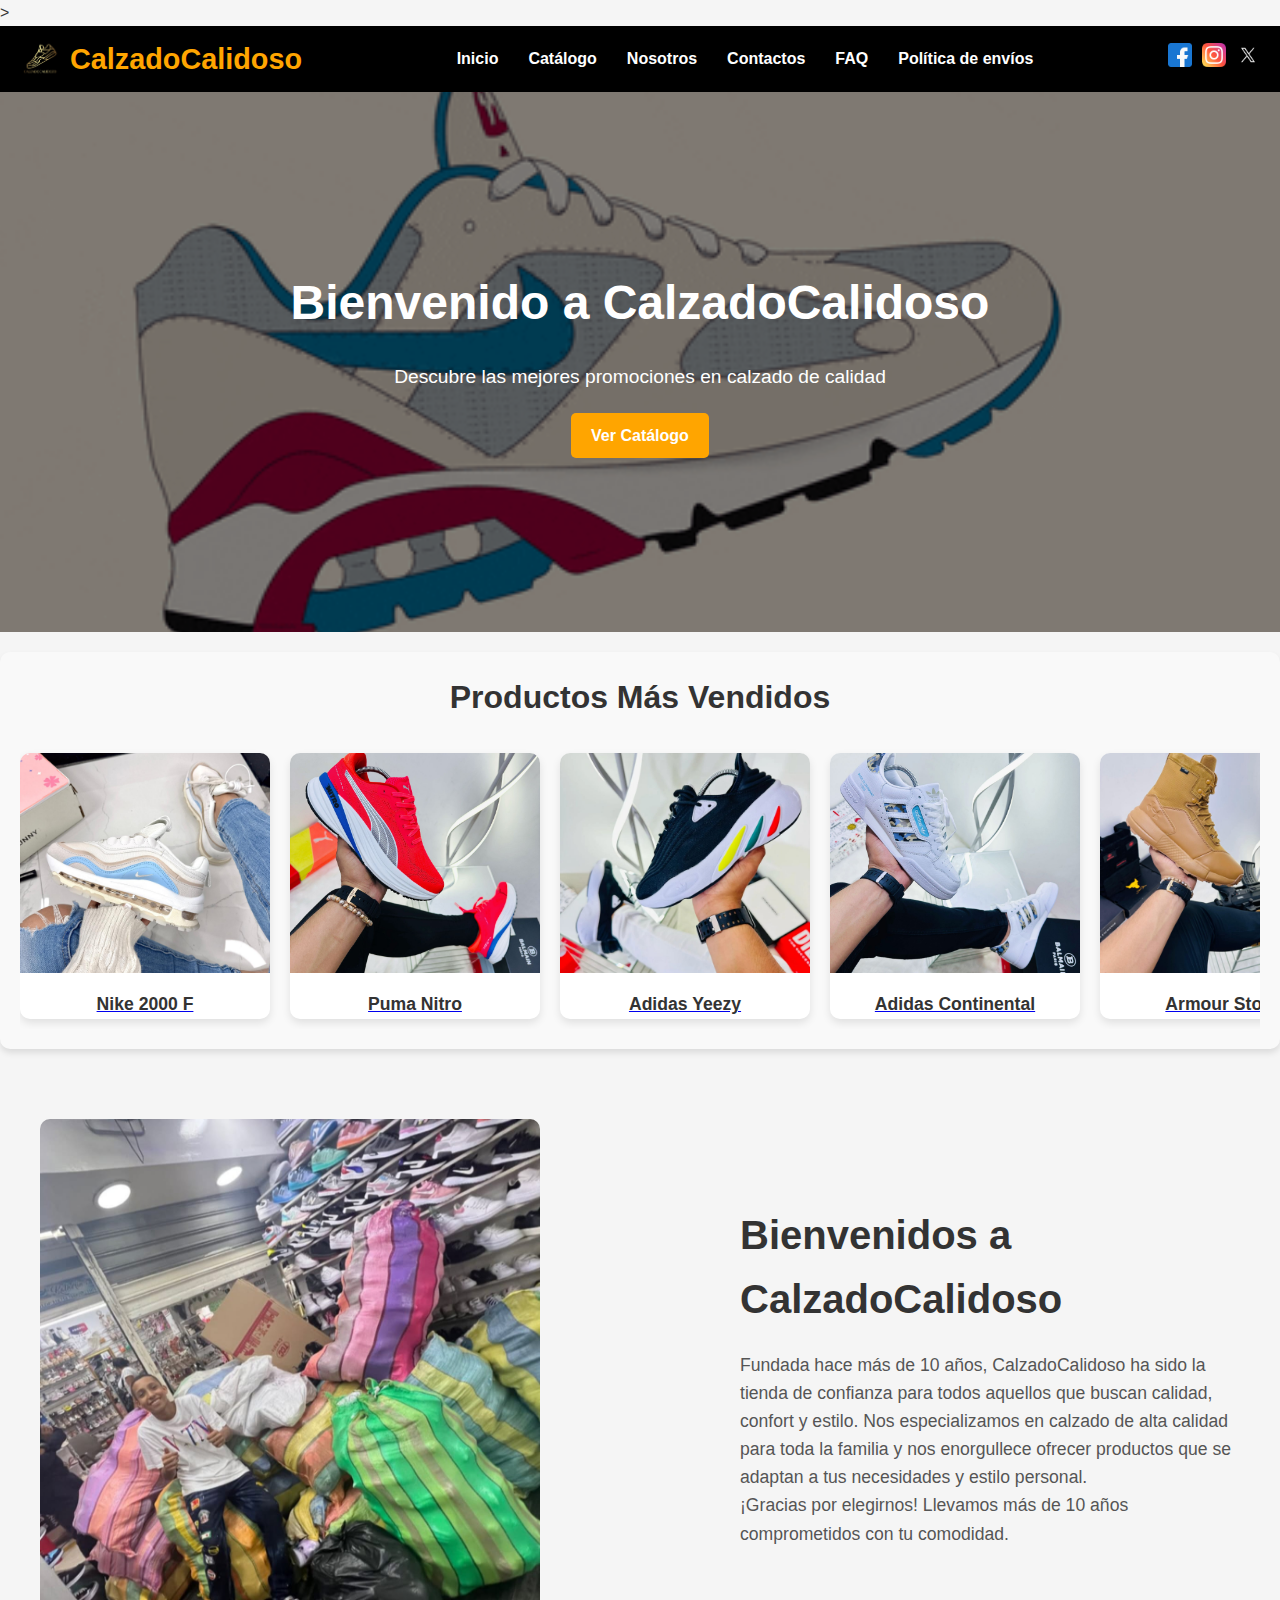
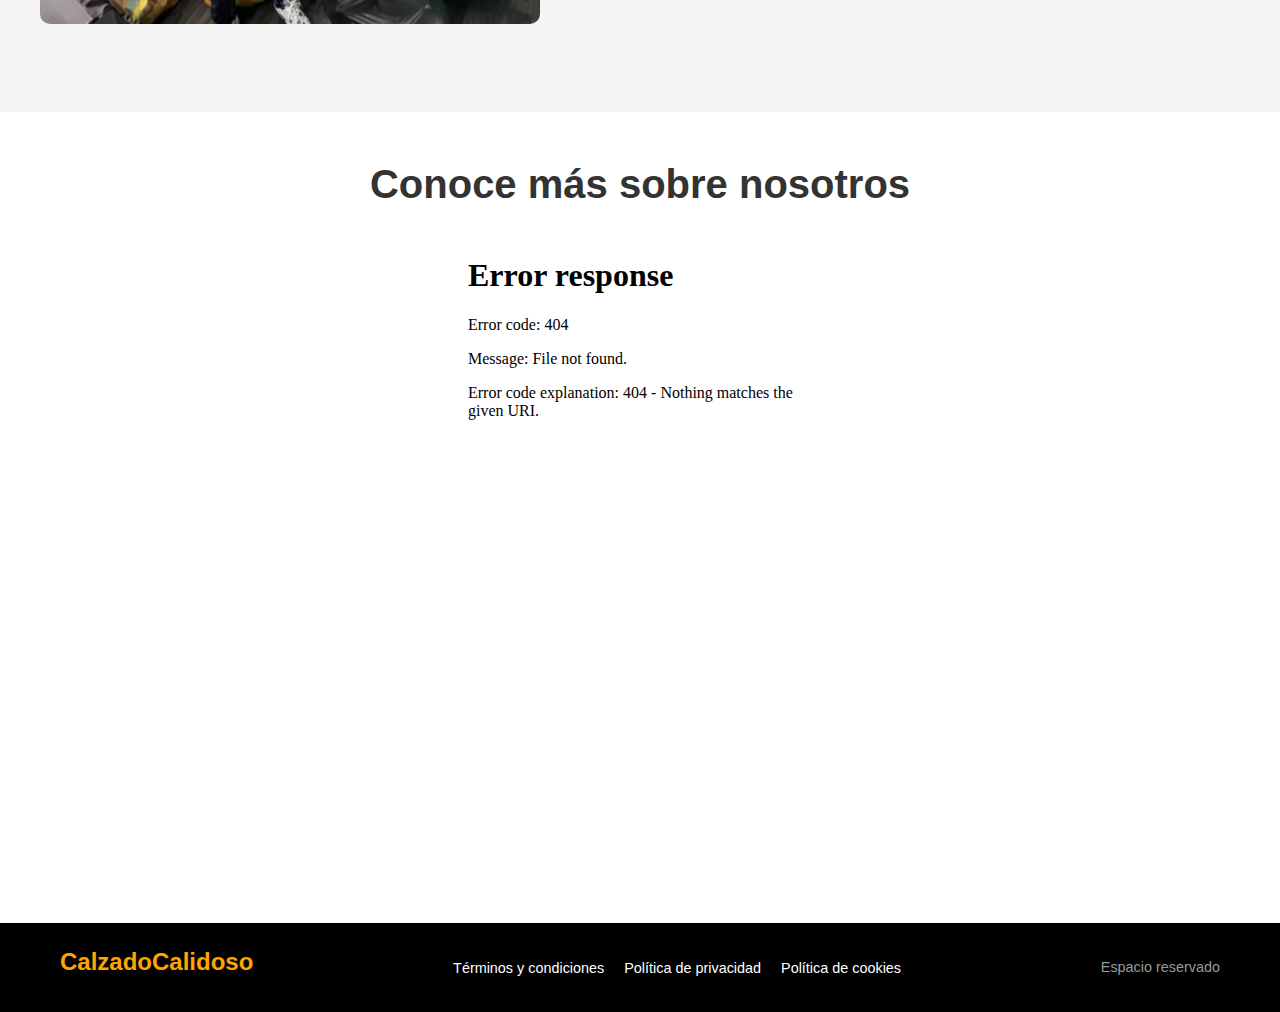
==== index.html @ 5143bab0 "Update index.html" ====
<!DOCTYPE html>
<html lang="es">
<head>
    <meta charset="UTF-8">
    <meta name="viewport" content="width=device-width, initial-scale=1.0">
    <meta name="description" content="Tienda online - Compra productos de calidad a los mejores precios">
    <title>Tienda Online</title>
    <link rel="stylesheet" href="./estilos_pagina_principal.css">
    <link rel="icon" href="data:,">
</head>
<body>

<!-- Navbar -->
><header class="navbar">
    <div class="navbar-logo">
        <img src="logo.png" alt="Logo de la Tienda">
        <span>CalzadoCalidoso</span>
    </div>

    <!-- Menú de navegación -->
    <ul class="navbar-menu" id="navbar-menu">
        <li><a href="index.html">Inicio</a></li>
        <li><a href="catalogo.html">Catálogo</a></li>
        <li><a href="#">Nosotros</a></li>
        <li><a href="contacto.html">Contactos</a></li>
        <li><a href="#">FAQ</a></li>
        <li><a href="#">Política de envíos</a></li>
    </ul>

    <!-- Íconos de redes sociales -->
    <div class="navbar-icons">
        <a href="https://www.facebook.com/"><img src="facebook.png" alt="Facebook"></a>
        <a href="https://www.instagram.com/"><img src="instagram.png" alt="Instagram"></a>
        <a href="https://www.x.com/"><img src="X.png" alt="Twitter"></a>
    </div>

    <!-- Ícono de hamburguesa (solo en móviles) -->
    <div class="navbar-hamburger" id="hamburger-icon">
        <div class="bar"></div>
        <div class="bar"></div>
        <div class="bar"></div>
    </div>
</header>

<!-- Banner -->
<section class="banner">
    <div class="banner-content">
        <h1>Bienvenido a CalzadoCalidoso</h1>
        <p>Descubre las mejores promociones en calzado de calidad</p>
        <a href="catalogo.html" class="btn">Ver Catálogo</a>
    </div>
</section>

<!-- Barra de productos más vendidos -->
<section class="best-sellers">
    <h2>Productos Más Vendidos</h2>
    <div class="product-slider">
        <a href="#" class="product-item">
            <img src="Nike2000.jpeg" alt="Producto 1">
            <p class="product-name">Nike 2000 F</p>
        </a>
        <a href="#" class="product-item">
            <img src="PumaNitro.jpeg" alt="Producto 2">
            <p class="product-name">Puma Nitro</p>
        </a>
        <a href="#" class="product-item">
            <img src="AdidasYeezy.jpeg" alt="Producto 3">
            <p class="product-name">Adidas Yeezy</p>
        </a>
        <a href="#" class="product-item">
            <img src="AdidasContinental.jpeg" alt="Producto 4">
            <p class="product-name">Adidas Continental</p>
        </a>
        <a href="#" class="product-item">
            <img src="ArmourStorm.jpeg" alt="Producto 5">
            <p class="product-name">Armour Storm</p>
        </a>
        <a href="#" class="product-item">
            <img src="ChanclasNike.jpeg" alt="Producto 6">
            <p class="product-name">Chanclas Nike</p>
        </a>
    </div>
</section>

<!-- Sección sobre la tienda -->
<section class="about-store">
    <div class="about-store-img">
        <img src="imagendelatienda.jpeg" alt="Imagen Tienda">
    </div>
    <div class="about-store-text">
        <h2>Bienvenidos a CalzadoCalidoso</h2>
        <p>Fundada hace más de 10 años, CalzadoCalidoso ha sido la tienda de confianza para todos aquellos que buscan calidad, confort y estilo. Nos especializamos en calzado de alta calidad para toda la familia y nos enorgullece ofrecer productos que se adaptan a tus necesidades y estilo personal.</p>
        <p>¡Gracias por elegirnos! Llevamos más de 10 años comprometidos con tu comodidad.</p>
    </div>
</section>

<!-- Sección del video -->
<section class="store-video">
    <h2>Conoce más sobre nosotros</h2>
    <div class="video-container">
        <iframe width="100%" height="auto" src="Reel.mp4" frameborder="0" allow="accelerometer; autoplay; encrypted-media; gyroscope; picture-in-picture" allowfullscreen></iframe>
    </div>
</section>

<!-- Footer -->
<footer>
    <div class="footer-container">
        <div class="footer-logo">
            <span>CalzadoCalidoso</span>
        </div>
        <ul class="footer-menu">
            <li><a href="#">Términos y condiciones</a></li>
            <li><a href="#">Política de privacidad</a></li>
            <li><a href="#">Política de cookies</a></li>
        </ul>
        <div class="footer-contact">
            <p style="color: #999;">Espacio reservado</p>
        </div>
    </div>
</footer>

<script src="scripts.js"></script>

</body>
</html>
---- estilos_pagina_principal.css ----
/* Reset */
* {
    margin: 0;
    padding: 0;
    box-sizing: border-box;
}

body {
    font-family: 'Montserrat', sans-serif;
    line-height: 1.6;
    color: #333;
    background-color: #f5f5f5;
}

/* Navbar */
.navbar {
    display: flex;
    justify-content: space-between;
    align-items: center;
    background-color: #000000;
    color: white;
    padding: 10px 20px;
    flex-wrap: wrap;
}

.navbar-logo {
    display: flex;
    align-items: center;
    gap: 10px;
    font-size: 1.8em;
    font-weight: 600;
    color: white;
}

.navbar-logo img {
    width: 40px;
    height: 40px;
}

.navbar-logo span {
    color: orange;
}

.navbar-menu {
    list-style: none;
    display: flex;
    gap: 30px;
    margin-left: 20px;
}

.navbar-menu li a {
    text-decoration: none;
    color: white;
    font-weight: 600;
    transition: color 0.3s ease;
}

.navbar-menu li a:hover {
    color: orange;
}

.navbar-icons {
    display: flex;
    align-items: center;
    gap: 10px;
}

.navbar-icons img {
    width: 24px;
    height: 24px;
}

/* Banner */
.banner {
    background-image: url(banner-gif.gif);
    background-size: cover;
    background-position: center;
    height: 60vh;
    display: flex;
    justify-content: center;
    align-items: center;
    text-align: center;
    color: white;
    padding: 20px;
    position: relative;
}

.banner::before {
    content: '';
    position: absolute;
    top: 0;
    left: 0;
    width: 100%;
    height: 100%;
    background: rgba(0, 0, 0, 0.5);
    z-index: 1;
}

.banner-content {
    position: relative;
    z-index: 2;
}

.banner h1 {
    font-size: 3em;
    margin-bottom: 20px;
}

.banner p {
    font-size: 1.2em;
    margin-bottom: 20px;
}

.banner .btn {
    display: inline-block;
    padding: 10px 20px;
    font-size: 1em;
    font-weight: 600;
    color: white;
    background-color: orange;
    border: none;
    border-radius: 5px;
    text-decoration: none;
    transition: background-color 0.3s ease;
}

.banner .btn:hover {
    background-color: red;
}

/* Best Sellers */
.best-sellers {
    margin: 20px 0;
    padding: 20px;
    text-align: center;
    background-color: #f9f9f9;
    border-radius: 10px;
    box-shadow: 0 4px 6px rgba(0, 0, 0, 0.1);
}

.best-sellers h2 {
    font-size: 2em;
    color: #333;
    margin-bottom: 20px;
}

.product-slider {
    display: flex;
    gap: 20px;
    justify-content: flex-start;
    overflow-x: auto;
    padding: 10px 0;
    scroll-behavior: smooth;
}

/* Product Item */
.product-item {
    flex: 0 0 auto;
    width: 250px;
    text-align: center;
    transition: transform 0.3s ease;
    background-color: #fff;
    border-radius: 10px;
    box-shadow: 0 4px 8px rgba(0, 0, 0, 0.1);
}

.product-item img {
    width: 100%;
    height: 220px;
    object-fit: cover;
    border-radius: 10px 10px 0 0;
}

.product-item p {
    font-size: 1.1em;
    font-weight: bold;
    color: #333;
    margin-top: 10px;
}

.product-item:hover {
    transform: scale(1.05);
}

/* About Store */
.about-store {
    display: flex;
    flex-wrap: wrap;
    justify-content: space-between;
    align-items: center;
    padding: 40px;
    background-color: #f5f5f5;
    margin-top: 30px;
}

.about-store-img img {
    width: 100%;
    max-width: 500px;
    height: auto;
    border-radius: 10px;
}

.about-store-text {
    max-width: 500px;
    margin-left: 30px;
}

.about-store-text h2 {
    font-size: 2.5em;
    color: #333;
    margin-bottom: 20px;
}

.about-store-text p {
    font-size: 1.1em;
    color: #555;
    line-height: 1.6;
}

/* Store Video */
.store-video {
    text-align: center;
    padding: 40px;
    background-color: #fff;
    margin-top: 40px;
}

.store-video h2 {
    font-size: 2.5em;
    color: #333;
    margin-bottom: 20px;
}

.video-container iframe {
    width: 100%;
    max-width: 360px;
    height: 640px;
    border-radius: 10px;
}

/* Footer */
footer {
    background-color: #000000;
    color: white;
    padding: 20px 0;
    text-align: center;
}

.footer-container {
    display: flex;
    flex-wrap: wrap;
    justify-content: space-between;
    align-items: center;
    max-width: 1200px;
    margin: 0 auto;
    padding: 0 20px;
}

.footer-logo {
    font-size: 1.5em;
    font-weight: 600;
    margin-bottom: 10px;
}

.footer-logo span {
    color: orange;
}

.footer-menu {
    list-style: none;
    display: flex;
    gap: 20px;
    flex-wrap: wrap;
}

.footer-menu li a {
    text-decoration: none;
    color: white;
    font-size: 0.9em;
    transition: color 0.3s ease;
}

.footer-menu li a:hover {
    color: orange;
}

.footer-contact {
    font-size: 0.9em;
}

/* Media Queries */
@media (max-width: 768px) {
    .navbar-menu {
        display: none; /* Ocultar menú en pantallas pequeñas */
        width: 100%;
        flex-direction: column;
        align-items: center;
        background-color: #000;
    }

    .navbar-menu li {
        margin: 10px 0;
    }

    .navbar-logo {
        font-size: 1.5em;
    }

    .banner h1 {
        font-size: 2em;
    }

    .banner p {
        font-size: 1em;
    }

    .about-store {
        flex-direction: column;
        align-items: center;
        padding: 20px;
    }

    .about-store-img {
        margin-bottom: 20px;
    }

    .about-store-text {
        margin-left: 0;
    }

    .product-slider {
        flex-direction: column;
        align-items: center;
    }

    .product-item {
        width: 90%;
        margin-bottom: 20px;
    }

    .store-video iframe {
        width: 100%;
        max-width: 90%;
    }

    .footer-container {
        flex-direction: column;
        align-items: center;
        text-align: center;
    }

    .footer-menu {
        flex-direction: column;
        align-items: center;
    }
}

@media (max-width: 480px) {
    .navbar-logo {
        font-size: 1.2em;
    }

    .navbar-icons img {
        width: 20px;
        height: 20px;
    }

    .banner h1 {
        font-size: 1.8em;
    }

    .banner p {
        font-size: 0.9em;
    }

    .best-sellers h2 {
        font-size: 1.8em;
    }

    .product-item {
        width: 90%; /* Ajustar el tamaño de los productos */
    }

    .store-video h2 {
        font-size: 2em;
    }

    .video-container iframe {
        height: 350px;
    }
}

/* Estilo del ícono de hamburguesa */
.navbar-hamburger {
    display: none;  /* Ocultamos el ícono en pantallas grandes */
    cursor: pointer;
    flex-direction: column;
    gap: 5px;
}

.navbar-hamburger .bar {
    width: 30px;
    height: 4px;
    background-color: white;
    border-radius: 5px;
}

@media (max-width: 768px) {
    /* Ocultamos el menú de navegación en pantallas pequeñas */
    .navbar-menu {
        display: none;
        flex-direction: column;
        gap: 10px;
        position: absolute;
        top: 60px;
        right: 20px;
        background-color: #000;
        width: 200px;
        padding: 10px;
        border-radius: 5px;
        box-shadow: 0 4px 6px rgba(0, 0, 0, 0.3);
    }

    .navbar-menu.active {
        display: flex;  /* Mostramos el menú cuando tiene la clase 'active' */
    }

    /* Mostramos el ícono de hamburguesa en pantallas pequeñas */
    .navbar-hamburger {
        display: flex;
    }
}
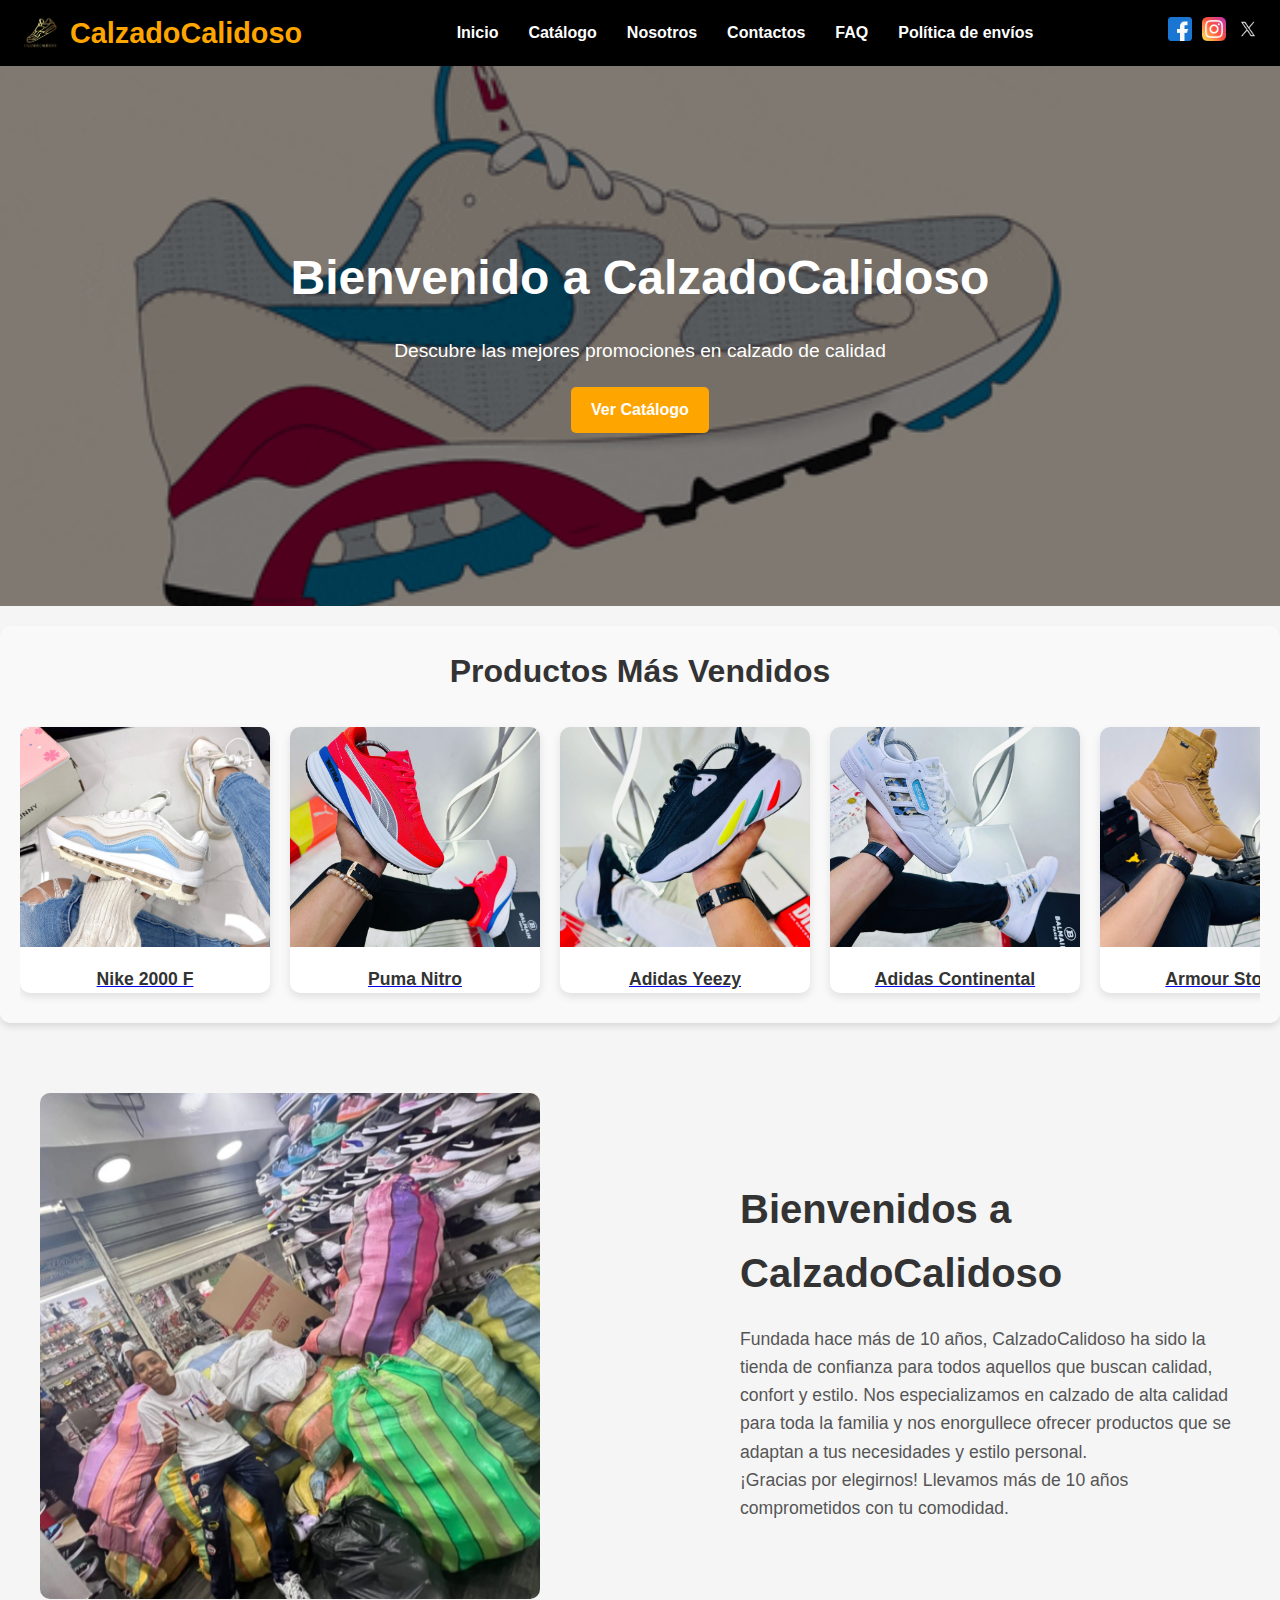
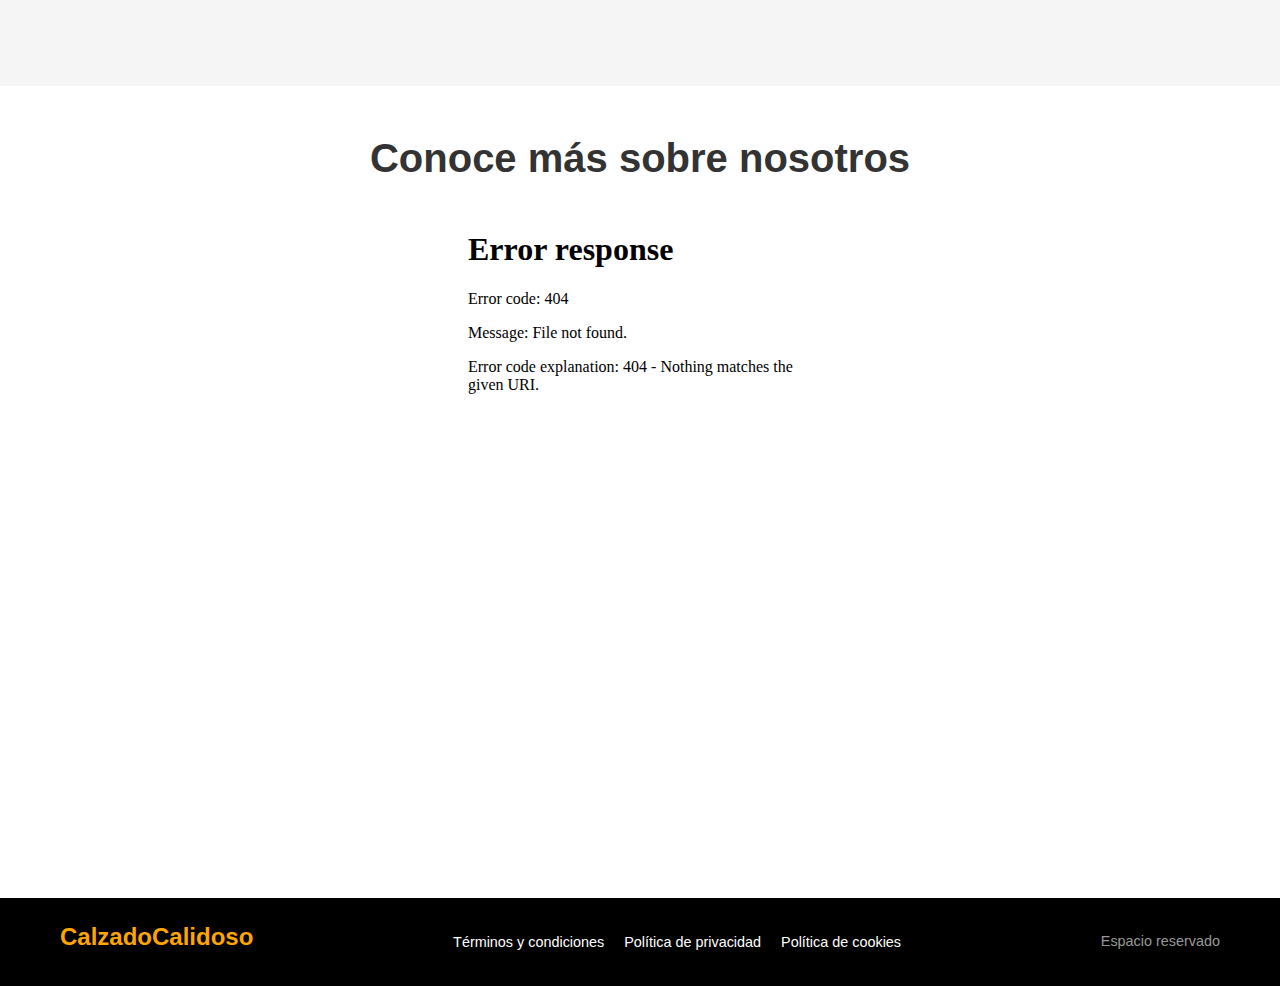
==== commit 58b184ea: "Update index.html" ====
--- a/index.html
+++ b/index.html
@@ -11,7 +11,7 @@
 <body>
 
 <!-- Navbar -->
-><header class="navbar">
+<header class="navbar">
     <div class="navbar-logo">
         <img src="logo.png" alt="Logo de la Tienda">
         <span>CalzadoCalidoso</span>
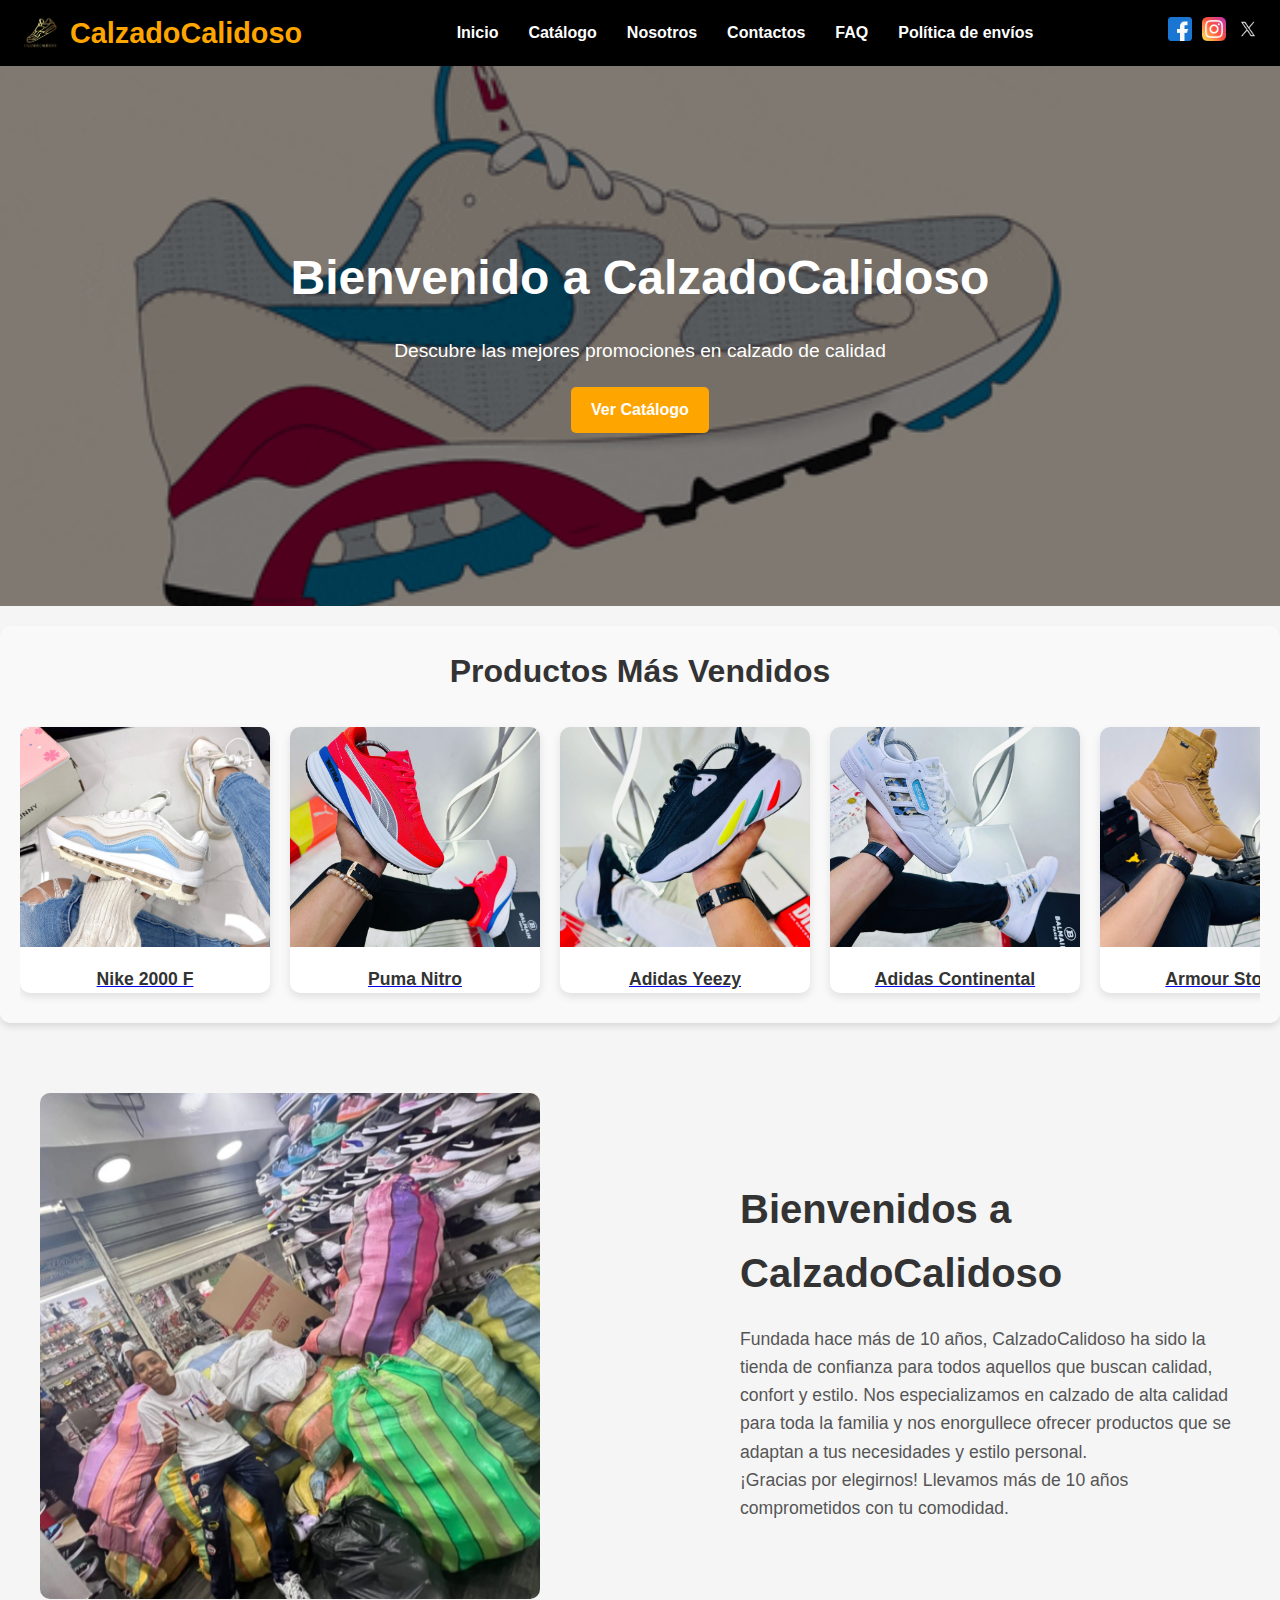
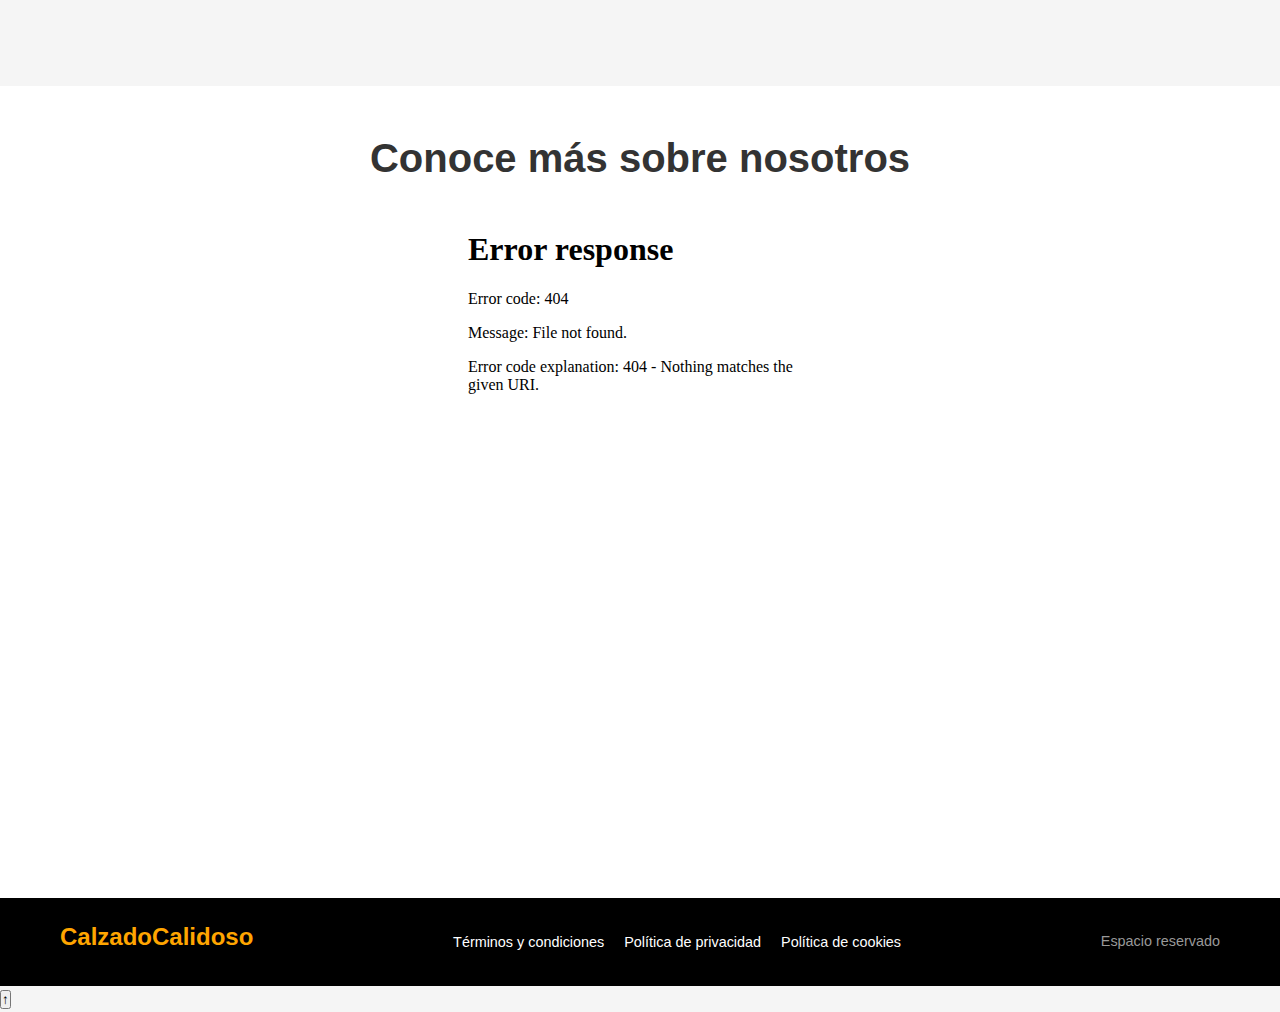
==== commit 20c43ed7: "Update index.html" ====
--- a/index.html
+++ b/index.html
@@ -118,8 +118,9 @@
         </div>
     </div>
 </footer>
+<!-- Botón de Volver arriba -->
+<button id="back-to-top" class="back-to-top">↑</button>
 
 <script src="scripts.js"></script>
-
 </body>
 </html>
--- a/estilos_pagina_principal.css
+++ b/estilos_pagina_principal.css
@@ -20,7 +20,6 @@
     background-color: #000000;
     color: white;
     padding: 10px 20px;
-    flex-wrap: wrap;
 }
 
 .navbar-logo {
@@ -68,6 +67,47 @@
 .navbar-icons img {
     width: 24px;
     height: 24px;
+}
+
+/* Estilos del ícono de hamburguesa */
+.navbar-hamburger {
+    display: none; /* Ocultar en pantallas grandes */
+    cursor: pointer;
+    flex-direction: column;
+    gap: 5px;
+}
+
+.navbar-hamburger .bar {
+    width: 30px;
+    height: 4px;
+    background-color: white;
+    border-radius: 5px;
+}
+
+/* Estilos para pantallas pequeñas */
+@media (max-width: 768px) {
+    .navbar-hamburger {
+        display: flex; /* Mostrar el ícono de hamburguesa en móviles */
+    }
+
+    .navbar-menu {
+        display: none; /* Ocultar el menú por defecto en móviles */
+        flex-direction: column;
+        gap: 10px;
+        position: absolute;
+        top: 60px; /* Ajusta según la altura de tu navbar */
+        right: 20px;
+        background-color: #000;
+        width: 200px;
+        padding: 10px;
+        border-radius: 5px;
+        box-shadow: 0 4px 6px rgba(0, 0, 0, 0.3);
+        z-index: 1000; /* Asegura que el menú esté por encima de otros elementos */
+    }
+
+    .navbar-menu.active {
+        display: flex; /* Mostrar el menú cuando tiene la clase 'active' */
+    }
 }
 
 /* Banner */
@@ -287,146 +327,3 @@
 .footer-contact {
     font-size: 0.9em;
 }
-
-/* Media Queries */
-@media (max-width: 768px) {
-    .navbar-menu {
-        display: none; /* Ocultar menú en pantallas pequeñas */
-        width: 100%;
-        flex-direction: column;
-        align-items: center;
-        background-color: #000;
-    }
-
-    .navbar-menu li {
-        margin: 10px 0;
-    }
-
-    .navbar-logo {
-        font-size: 1.5em;
-    }
-
-    .banner h1 {
-        font-size: 2em;
-    }
-
-    .banner p {
-        font-size: 1em;
-    }
-
-    .about-store {
-        flex-direction: column;
-        align-items: center;
-        padding: 20px;
-    }
-
-    .about-store-img {
-        margin-bottom: 20px;
-    }
-
-    .about-store-text {
-        margin-left: 0;
-    }
-
-    .product-slider {
-        flex-direction: column;
-        align-items: center;
-    }
-
-    .product-item {
-        width: 90%;
-        margin-bottom: 20px;
-    }
-
-    .store-video iframe {
-        width: 100%;
-        max-width: 90%;
-    }
-
-    .footer-container {
-        flex-direction: column;
-        align-items: center;
-        text-align: center;
-    }
-
-    .footer-menu {
-        flex-direction: column;
-        align-items: center;
-    }
-}
-
-@media (max-width: 480px) {
-    .navbar-logo {
-        font-size: 1.2em;
-    }
-
-    .navbar-icons img {
-        width: 20px;
-        height: 20px;
-    }
-
-    .banner h1 {
-        font-size: 1.8em;
-    }
-
-    .banner p {
-        font-size: 0.9em;
-    }
-
-    .best-sellers h2 {
-        font-size: 1.8em;
-    }
-
-    .product-item {
-        width: 90%; /* Ajustar el tamaño de los productos */
-    }
-
-    .store-video h2 {
-        font-size: 2em;
-    }
-
-    .video-container iframe {
-        height: 350px;
-    }
-}
-
-/* Estilo del ícono de hamburguesa */
-.navbar-hamburger {
-    display: none;  /* Ocultamos el ícono en pantallas grandes */
-    cursor: pointer;
-    flex-direction: column;
-    gap: 5px;
-}
-
-.navbar-hamburger .bar {
-    width: 30px;
-    height: 4px;
-    background-color: white;
-    border-radius: 5px;
-}
-
-@media (max-width: 768px) {
-    /* Ocultamos el menú de navegación en pantallas pequeñas */
-    .navbar-menu {
-        display: none;
-        flex-direction: column;
-        gap: 10px;
-        position: absolute;
-        top: 60px;
-        right: 20px;
-        background-color: #000;
-        width: 200px;
-        padding: 10px;
-        border-radius: 5px;
-        box-shadow: 0 4px 6px rgba(0, 0, 0, 0.3);
-    }
-
-    .navbar-menu.active {
-        display: flex;  /* Mostramos el menú cuando tiene la clase 'active' */
-    }
-
-    /* Mostramos el ícono de hamburguesa en pantallas pequeñas */
-    .navbar-hamburger {
-        display: flex;
-    }
-}
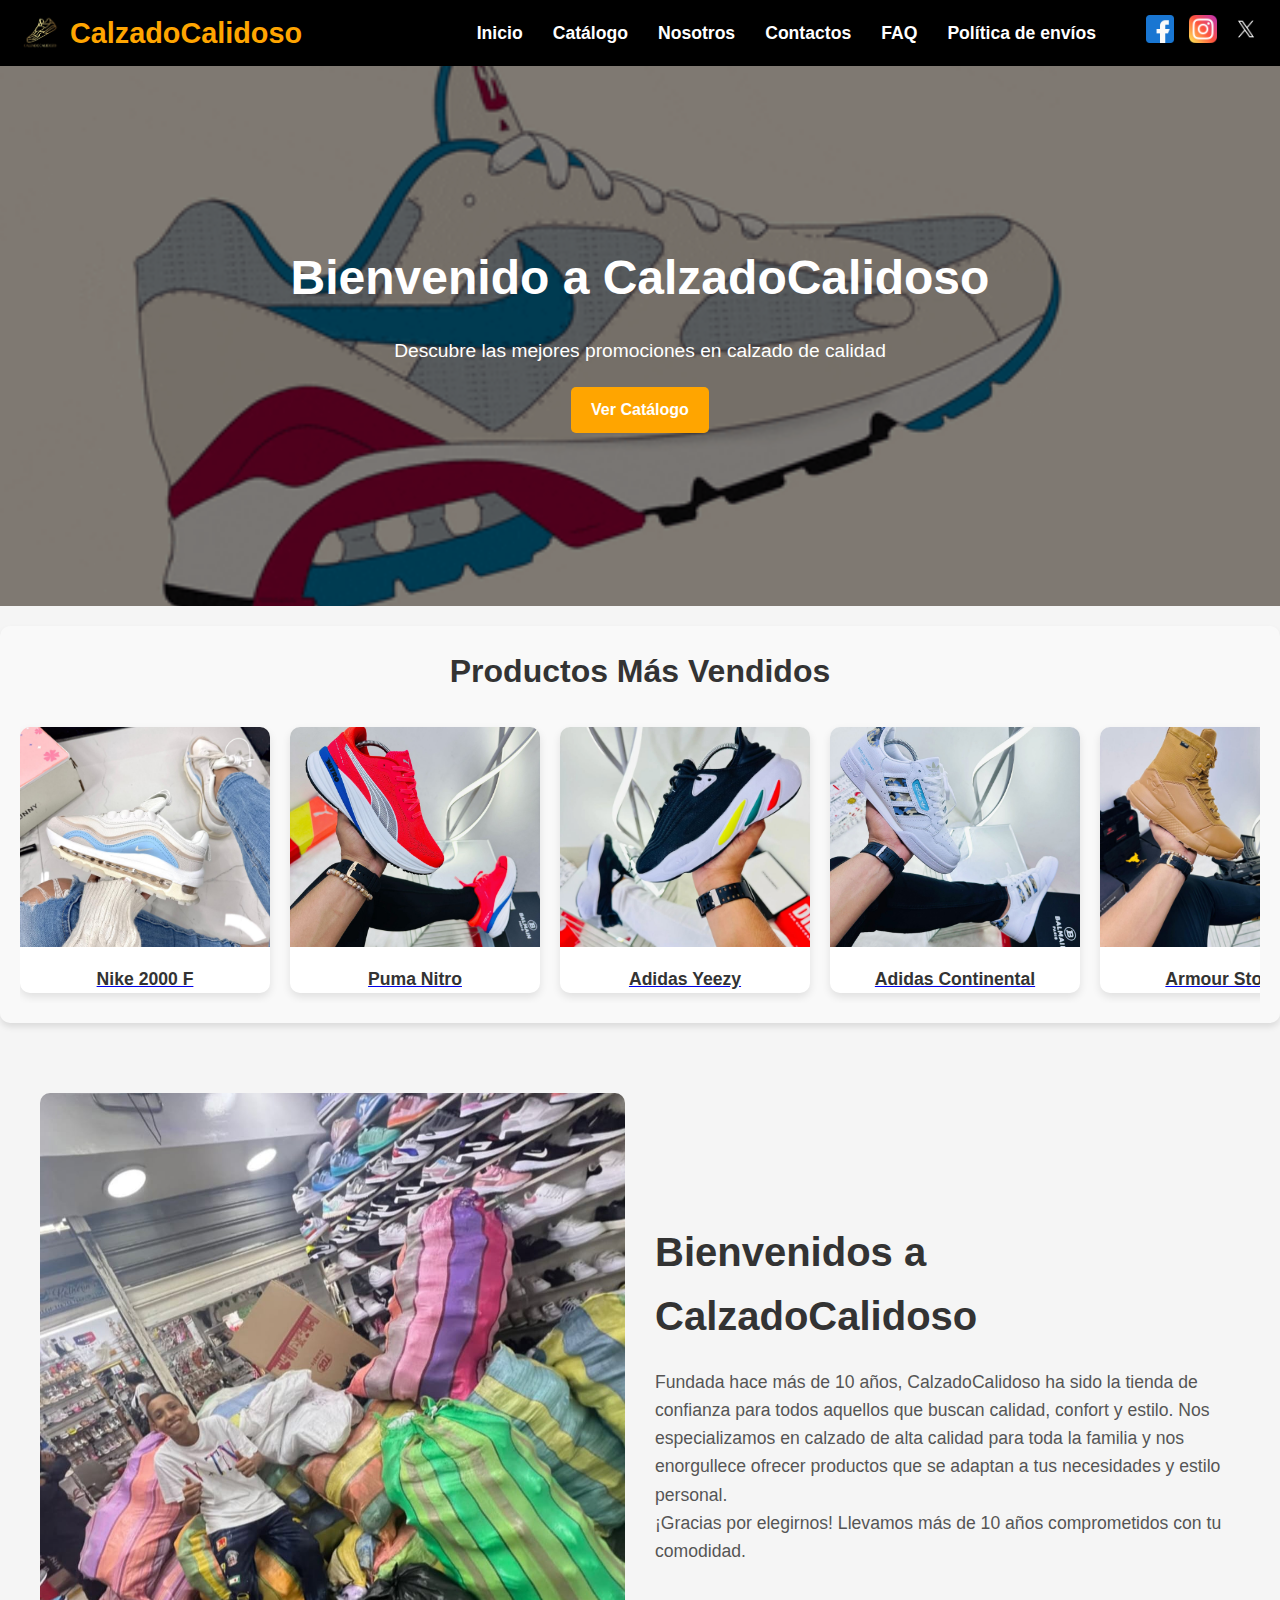
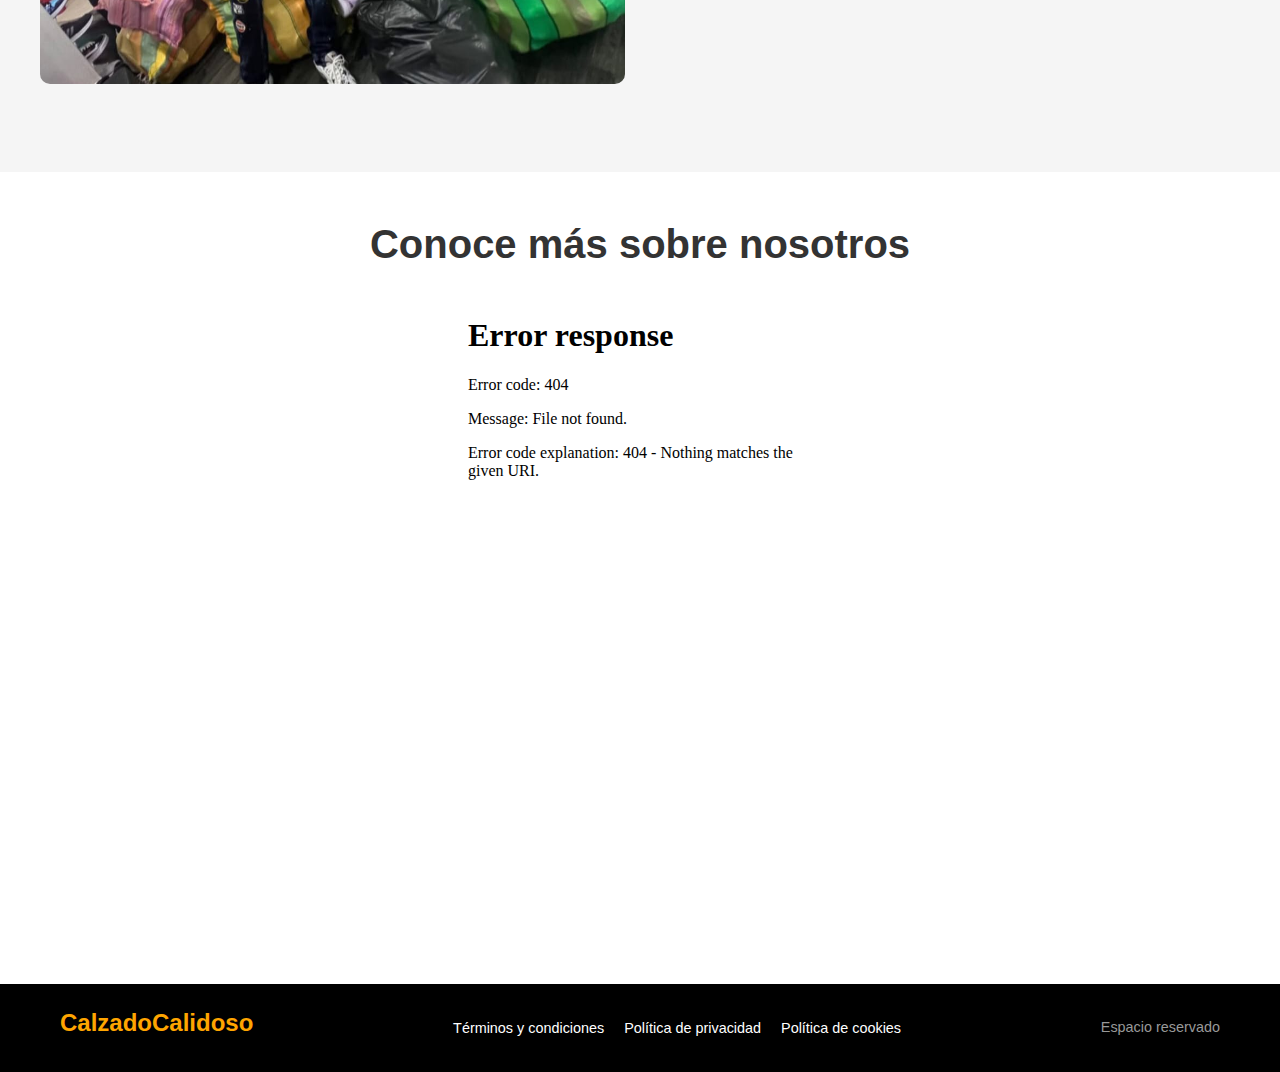
==== commit 0cede3bc: "Update index.html" ====
--- a/index.html
+++ b/index.html
@@ -10,7 +10,7 @@
 </head>
 <body>
 
-<!-- Navbar -->
+    <!-- Navbar -->
 <header class="navbar">
     <div class="navbar-logo">
         <img src="logo.png" alt="Logo de la Tienda">
@@ -25,14 +25,14 @@
         <li><a href="contacto.html">Contactos</a></li>
         <li><a href="#">FAQ</a></li>
         <li><a href="#">Política de envíos</a></li>
+        
+        <!-- Íconos de redes sociales dentro del menú hamburguesa -->
+        <li class="social-icons">
+            <a href="https://www.facebook.com/"><img src="facebook.png" alt="Facebook"></a>
+            <a href="https://www.instagram.com/"><img src="instagram.png" alt="Instagram"></a>
+            <a href="https://www.x.com/"><img src="X.png" alt="Twitter"></a>
+        </li>
     </ul>
-
-    <!-- Íconos de redes sociales -->
-    <div class="navbar-icons">
-        <a href="https://www.facebook.com/"><img src="facebook.png" alt="Facebook"></a>
-        <a href="https://www.instagram.com/"><img src="instagram.png" alt="Instagram"></a>
-        <a href="https://www.x.com/"><img src="X.png" alt="Twitter"></a>
-    </div>
 
     <!-- Ícono de hamburguesa (solo en móviles) -->
     <div class="navbar-hamburger" id="hamburger-icon">
--- a/estilos_pagina_principal.css
+++ b/estilos_pagina_principal.css
@@ -40,17 +40,20 @@
     color: orange;
 }
 
+/* Menú de navegación (PC) */
 .navbar-menu {
     list-style: none;
     display: flex;
     gap: 30px;
     margin-left: 20px;
+    align-items: center; /* Centra verticalmente los elementos del menú */
 }
 
 .navbar-menu li a {
     text-decoration: none;
     color: white;
     font-weight: 600;
+    font-size: 1.1em; /* Agrandar el texto del menú en PC */
     transition: color 0.3s ease;
 }
 
@@ -58,15 +61,25 @@
     color: orange;
 }
 
-.navbar-icons {
-    display: flex;
-    align-items: center;
-    gap: 10px;
-}
-
-.navbar-icons img {
-    width: 24px;
-    height: 24px;
+/* Íconos de redes sociales (PC) */
+.navbar-menu .social-icons {
+    display: flex;
+    gap: 15px;
+    margin-left: 20px; /* Mover ligeramente a la izquierda */
+}
+
+.navbar-menu .social-icons a {
+    display: inline-block;
+    transition: transform 0.3s ease;
+}
+
+.navbar-menu .social-icons a:hover {
+    transform: scale(1.1); /* Efecto de escala al pasar el mouse */
+}
+
+.navbar-menu .social-icons img {
+    width: 28px; /* Agrandar los íconos en PC */
+    height: 28px;
 }
 
 /* Estilos del ícono de hamburguesa */
@@ -84,22 +97,22 @@
     border-radius: 5px;
 }
 
-/* Estilos para pantallas pequeñas */
-@media (max-width: 768px) {
+/* Estilos para pantallas pequeñas (Tablet y móviles) */
+@media (max-width: 1024px) {
     .navbar-hamburger {
-        display: flex; /* Mostrar el ícono de hamburguesa en móviles */
+        display: flex; /* Mostrar el ícono de hamburguesa en Tablet y móviles */
     }
 
     .navbar-menu {
-        display: none; /* Ocultar el menú por defecto en móviles */
+        display: none; /* Ocultar el menú por defecto en Tablet y móviles */
         flex-direction: column;
         gap: 10px;
         position: absolute;
-        top: 60px; /* Ajusta según la altura de tu navbar */
-        right: 20px;
-        background-color: #000;
-        width: 200px;
-        padding: 10px;
+        top: 70px; /* Ajusta según la altura de tu navbar */
+        right: 10px;
+        background-color: rgba(0, 0, 0, 0.9); /* Fondo semi-transparente */
+        width: 200px; /* Ancho del menú */
+        padding: 15px;
         border-radius: 5px;
         box-shadow: 0 4px 6px rgba(0, 0, 0, 0.3);
         z-index: 1000; /* Asegura que el menú esté por encima de otros elementos */
@@ -107,6 +120,20 @@
 
     .navbar-menu.active {
         display: flex; /* Mostrar el menú cuando tiene la clase 'active' */
+    }
+
+    .navbar-menu li a {
+        font-size: 1em; /* Tamaño de fuente para Tablet y móviles */
+    }
+
+    .navbar-menu .social-icons {
+        gap: 10px; /* Reduce el espacio entre íconos en móviles */
+        margin-left: 0; /* Eliminar el margen izquierdo en móviles */
+    }
+
+    .navbar-menu .social-icons img {
+        width: 24px; /* Tamaño de los íconos en móviles */
+        height: 24px;
     }
 }
 
@@ -168,6 +195,32 @@
     background-color: red;
 }
 
+/* Ajustes del Banner para móviles */
+@media (max-width: 768px) {
+    .banner h1 {
+        font-size: 2em; /* Reduce el tamaño del título en móviles */
+    }
+
+    .banner p {
+        font-size: 1em; /* Reduce el tamaño del texto en móviles */
+    }
+
+    .banner .btn {
+        padding: 8px 16px; /* Reduce el tamaño del botón */
+        font-size: 0.9em;
+    }
+}
+
+@media (max-width: 480px) {
+    .banner h1 {
+        font-size: 1.8em; /* Reduce aún más el tamaño del título */
+    }
+
+    .banner p {
+        font-size: 0.9em; /* Reduce aún más el tamaño del texto */
+    }
+}
+
 /* Best Sellers */
 .best-sellers {
     margin: 20px 0;
@@ -222,7 +275,26 @@
     transform: scale(1.05);
 }
 
-/* About Store */
+/* Ajustes del Product Slider para móviles */
+@media (max-width: 768px) {
+    .product-slider {
+        gap: 10px; /* Reduce el espacio entre productos */
+    }
+
+    .product-item {
+        width: 150px; /* Reduce el ancho de los productos */
+    }
+
+    .product-item img {
+        height: 150px; /* Reduce la altura de las imágenes */
+    }
+
+    .product-item p {
+        font-size: 0.9em; /* Reduce el tamaño de la fuente */
+    }
+}
+
+/* Sección sobre la tienda */
 .about-store {
     display: flex;
     flex-wrap: wrap;
@@ -233,16 +305,21 @@
     margin-top: 30px;
 }
 
+.about-store-img {
+    flex: 1; /* La imagen ocupa 1 parte del espacio disponible */
+    max-width: 50%; /* La imagen no debe ocupar más del 50% del ancho */
+}
+
 .about-store-img img {
     width: 100%;
-    max-width: 500px;
     height: auto;
     border-radius: 10px;
 }
 
 .about-store-text {
-    max-width: 500px;
-    margin-left: 30px;
+    flex: 1; /* El texto ocupa 1 parte del espacio disponible */
+    max-width: 50%; /* El texto no debe ocupar más del 50% del ancho */
+    margin-left: 30px; /* Espacio entre la imagen y el texto */
 }
 
 .about-store-text h2 {
@@ -255,6 +332,42 @@
     font-size: 1.1em;
     color: #555;
     line-height: 1.6;
+}
+
+/* Ajustes de la sección "About Store" para móviles */
+@media (max-width: 768px) {
+    .about-store {
+        flex-direction: column; /* Cambia a columna en pantallas pequeñas */
+        padding: 20px; /* Reduce el padding en móviles */
+    }
+
+    .about-store-img,
+    .about-store-text {
+        max-width: 100%; /* Ocupa el 100% del ancho en pantallas pequeñas */
+        margin-left: 0; /* Elimina el margen izquierdo en pantallas pequeñas */
+    }
+
+    .about-store-text {
+        margin-top: 20px; /* Espacio entre la imagen y el texto en pantallas pequeñas */
+    }
+
+    .about-store-text h2 {
+        font-size: 2em; /* Reduce el tamaño del título */
+    }
+
+    .about-store-text p {
+        font-size: 1em; /* Reduce el tamaño del texto */
+    }
+}
+
+@media (max-width: 480px) {
+    .about-store-text h2 {
+        font-size: 1.8em; /* Reduce aún más el tamaño del título */
+    }
+
+    .about-store-text p {
+        font-size: 0.9em; /* Reduce aún más el tamaño del texto */
+    }
 }
 
 /* Store Video */
@@ -278,6 +391,18 @@
     border-radius: 10px;
 }
 
+/* Ajustes del Video para móviles */
+@media (max-width: 768px) {
+    .store-video {
+        padding: 20px; /* Reduce el padding en móviles */
+    }
+
+    .video-container iframe {
+        max-width: 100%; /* Ajusta el iframe al ancho de la pantalla */
+        height: 200px; /* Reduce la altura del video */
+    }
+}
+
 /* Footer */
 footer {
     background-color: #000000;
@@ -327,3 +452,43 @@
 .footer-contact {
     font-size: 0.9em;
 }
+
+/* Ajustes del Footer para móviles */
+@media (max-width: 768px) {
+    .footer-container {
+        flex-direction: column; /* Apila los elementos del footer */
+        text-align: center;
+    }
+
+    .footer-menu {
+        flex-direction: column; /* Apila los elementos del menú */
+        gap: 10px;
+        margin: 10px 0;
+    }
+
+    .footer-contact {
+        margin-top: 10px; /* Añade espacio arriba del texto de contacto */
+    }
+}
+
+/* Botón de Volver arriba */
+.back-to-top {
+    display: none;
+    position: fixed;
+    bottom: 20px;
+    right: 20px;
+    background-color: orange;
+    color: white;
+    border: none;
+    border-radius: 50%;
+    width: 50px;
+    height: 50px;
+    font-size: 24px;
+    cursor: pointer;
+    box-shadow: 0 4px 8px rgba(0, 0, 0, 0.2);
+    transition: background-color 0.3s ease;
+}
+
+.back-to-top:hover {
+    background-color: #e68900;
+}
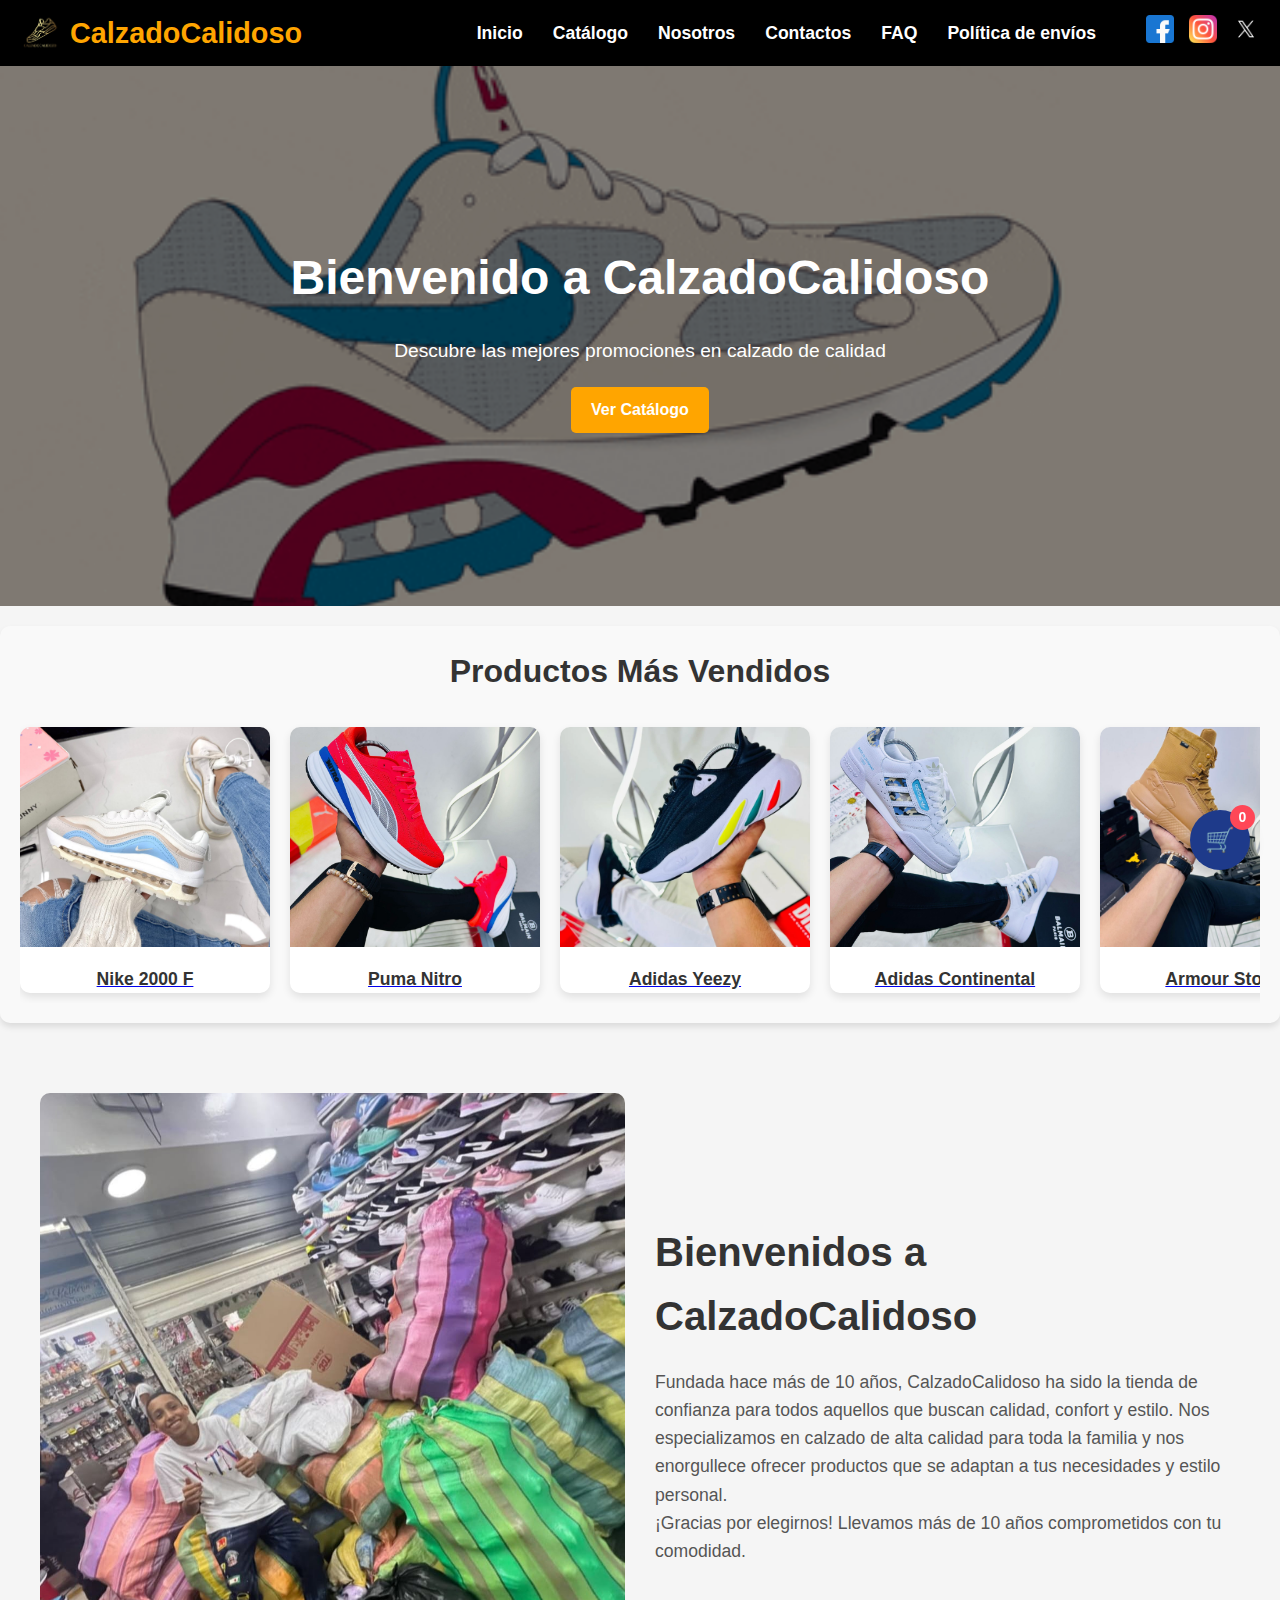
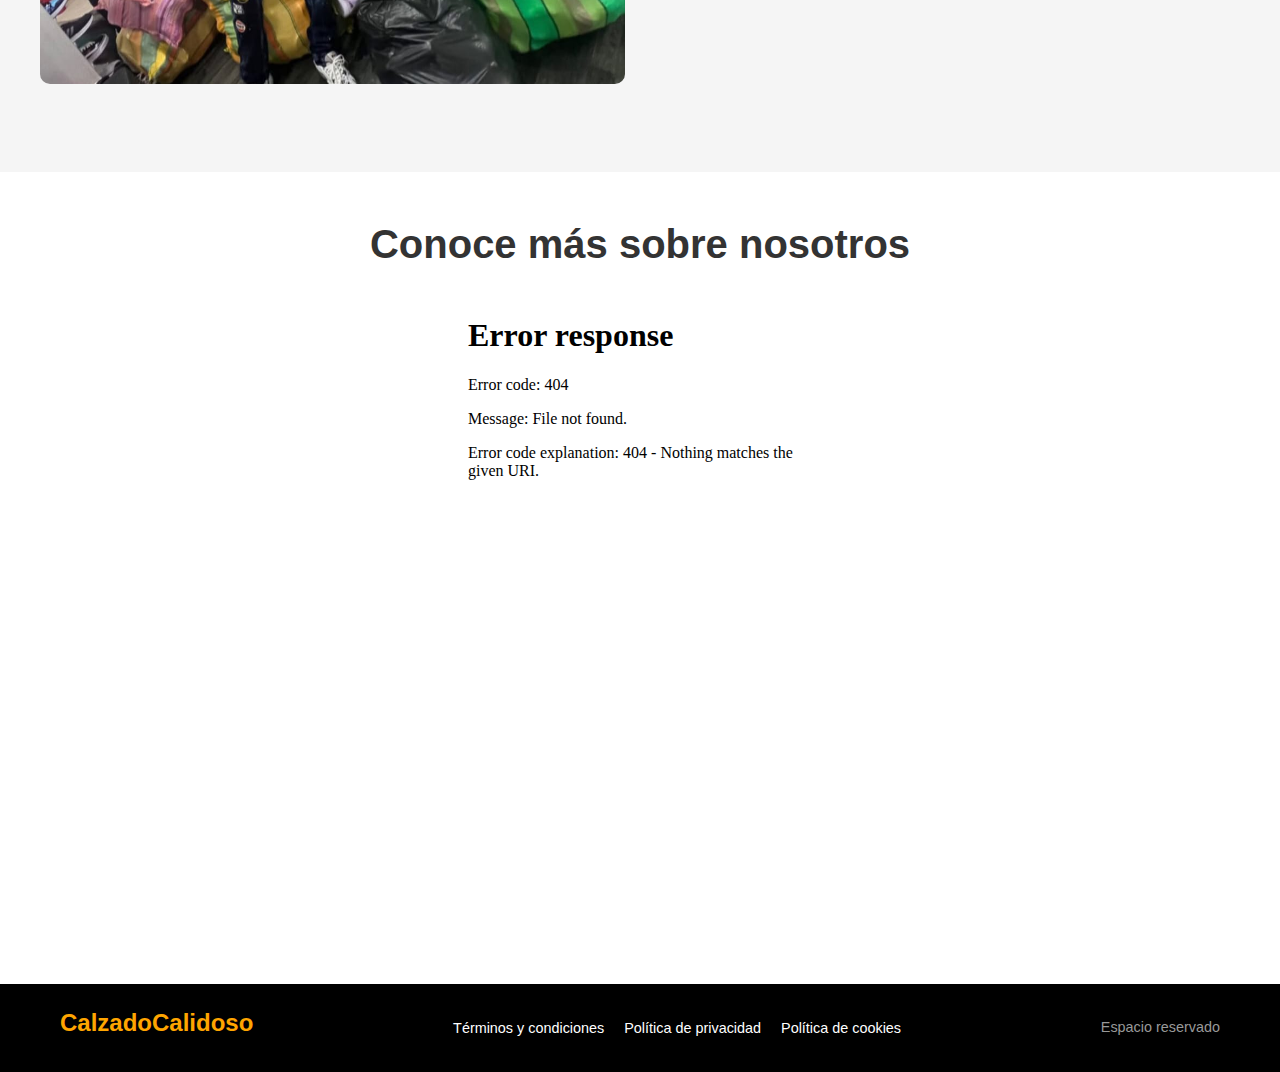
==== commit e18b548a: "Update index.html" ====
--- a/index.html
+++ b/index.html
@@ -118,8 +118,23 @@
         </div>
     </div>
 </footer>
-<!-- Botón de Volver arriba -->
-<button id="back-to-top" class="back-to-top">↑</button>
+
+<!-- Carrito Flotante -->
+<div class="carrito-flotante">
+    <div class="carrito-icono" onclick="toggleCarrito()">
+        🛒
+        <span class="carrito-contador">0</span>
+    </div>
+    
+    <div class="carrito-contenido">
+        <h3>Tu selección</h3>
+        <div class="carrito-items"></div>
+        <div class="carrito-total">
+            Total: $<span>0</span>
+        </div>
+        <button class="btn-comprar" onclick="finalizarCompra()">💬 Completar pedido</button>
+    </div>
+</div>
 
 <script src="scripts.js"></script>
 </body>
--- a/estilos_pagina_principal.css
+++ b/estilos_pagina_principal.css
@@ -492,3 +492,263 @@
 .back-to-top:hover {
     background-color: #e68900;
 }
+
+/* ===== ESTILOS ESPECÍFICOS PÁGINA PRODUCTO ===== */
+.producto-detalle {
+    margin: 80px auto 0;
+    max-width: 1200px;
+    padding: 20px;
+}
+
+.producto-galeria {
+    display: grid;
+    gap: 15px;
+}
+
+.imagen-principal img {
+    width: 100%;
+    height: 500px;
+    object-fit: cover;
+    border-radius: 10px;
+}
+
+.thumbnails {
+    display: grid;
+    grid-template-columns: repeat(3, 1fr);
+    gap: 10px;
+}
+
+.thumbnails img {
+    width: 100%;
+    height: 120px;
+    object-fit: cover;
+    cursor: pointer;
+    border-radius: 8px;
+}
+
+/* Corrección de z-index para navbar */
+.navbar {
+    position: relative;
+    z-index: 1000;
+}
+
+@media (max-width: 1024px) {
+    .navbar-menu {
+        z-index: 1001;
+    }
+    
+    .producto-detalle {
+        margin-top: 60px;
+        padding: 15px;
+    }
+    
+    .imagen-principal img {
+        height: 300px;
+    }
+    
+    .thumbnails {
+        grid-template-columns: repeat(auto-fit, minmax(100px, 1fr));
+    }
+}
+
+/* Mejora de selectores */
+.tallas button.active {
+    background: #1E3A8A !important;
+    color: white !important;
+    border-color: #1E3A8A !important;
+}
+
+.color-selector button.active span {
+    box-shadow: 0 0 0 2px #1E3A8A;
+}
+/* Asegurar navbar sticky */
+.navbar {
+    position: sticky;
+    top: 0;
+    z-index: 1000;
+}
+
+/* Corrección menú móvil */
+@media (max-width: 768px) {
+    .navbar-menu {
+        top: 60px !important;
+        right: 10px !important;
+    }
+}
+/* Selector de Color */
+.colores {
+    display: flex;
+    gap: 15px;
+    margin-top: 10px;
+}
+
+.color-btn {
+    padding: 3px;
+    border: none;
+    background: none;
+    cursor: pointer;
+}
+
+.color-circle {
+    width: 40px;
+    height: 40px;
+    border-radius: 50%;
+    transition: all 0.3s ease;
+}
+
+.color-btn.selected .color-circle {
+    transform: scale(1.2);
+    box-shadow: 0 0 0 2px #1E3A8A;
+}
+/* Selector de Tallas - Lista Vertical */
+.talla-lista {
+    display: flex;
+    flex-direction: column;
+    gap: 8px;
+    margin-top: 10px;
+    max-height: 200px;
+    overflow-y: auto;
+}
+
+.talla-item {
+    padding: 12px;
+    border: 1px solid #e0e0e0;
+    border-radius: 8px;
+    background: #ffffff;
+    text-align: left;
+    cursor: pointer;
+    transition: all 0.2s ease;
+    position: relative;
+}
+
+.talla-item:hover:not(:disabled) {
+    border-color: #1E3A8A;
+    transform: translateX(5px);
+}
+
+.talla-item.selected {
+    background: #1E3A8A;
+    color: white;
+    border-color: #1E3A8A;
+}
+
+.talla-item:disabled {
+    background: #f8f9fa;
+    color: #bdbdbd;
+    cursor: not-allowed;
+}
+
+.talla-item.selected::after {
+    content: "✓";
+    position: absolute;
+    right: 15px;
+    font-weight: bold;
+}
+/* Carrito Flotante */
+.carrito-flotante {
+    position: fixed;
+    bottom: 30px;
+    right: 30px;
+    z-index: 1000;
+}
+
+.carrito-icono {
+    background: #1E3A8A;
+    color: white;
+    width: 60px;
+    height: 60px;
+    border-radius: 50%;
+    display: flex;
+    align-items: center;
+    justify-content: center;
+    font-size: 24px;
+    cursor: pointer;
+    box-shadow: 0 4px 15px rgba(0,0,0,0.2);
+    transition: all 0.3s ease;
+    position: relative;
+}
+
+.carrito-icono:hover {
+    transform: scale(1.1);
+}
+
+.carrito-contador {
+    position: absolute;
+    top: -5px;
+    right: -5px;
+    background: #ff4757;
+    color: white;
+    width: 25px;
+    height: 25px;
+    border-radius: 50%;
+    font-size: 14px;
+    display: flex;
+    align-items: center;
+    justify-content: center;
+    font-weight: bold;
+}
+
+.carrito-contenido {
+    position: absolute;
+    bottom: 70px;
+    right: 0;
+    width: 320px;
+    background: white;
+    border-radius: 12px;
+    padding: 20px;
+    box-shadow: 0 10px 20px rgba(0,0,0,0.15);
+    display: none;
+    max-height: 70vh;
+    overflow-y: auto;
+}
+
+.carrito-contenido.mostrar {
+    display: block;
+    animation: slideIn 0.3s ease;
+}
+
+@keyframes slideIn {
+    from { transform: translateY(20px); opacity: 0; }
+    to { transform: translateY(0); opacity: 1; }
+}
+
+.carrito-items {
+    margin: 15px 0;
+}
+
+.carrito-item {
+    display: flex;
+    justify-content: space-between;
+    align-items: center;
+    padding: 10px 0;
+    border-bottom: 1px solid #eee;
+}
+
+.btn-comprar {
+    width: 100%;
+    padding: 12px;
+    background: #25D366;
+    color: white;
+    border: none;
+    border-radius: 8px;
+    margin-top: 15px;
+    cursor: pointer;
+    transition: background 0.3s ease;
+}
+
+.btn-comprar:hover {
+    background: #1da851;
+}
+/* CSS para Notificación */
+.notificacion {
+    position: fixed;
+    bottom: 100px;
+    right: 30px;
+    background: #1E3A8A;
+    color: white;
+    padding: 15px 25px;
+    border-radius: 8px;
+    animation: slideIn 0.3s ease;
+    z-index: 1000;
+    box-shadow: 0 4px 15px rgba(0,0,0,0.2);
+}
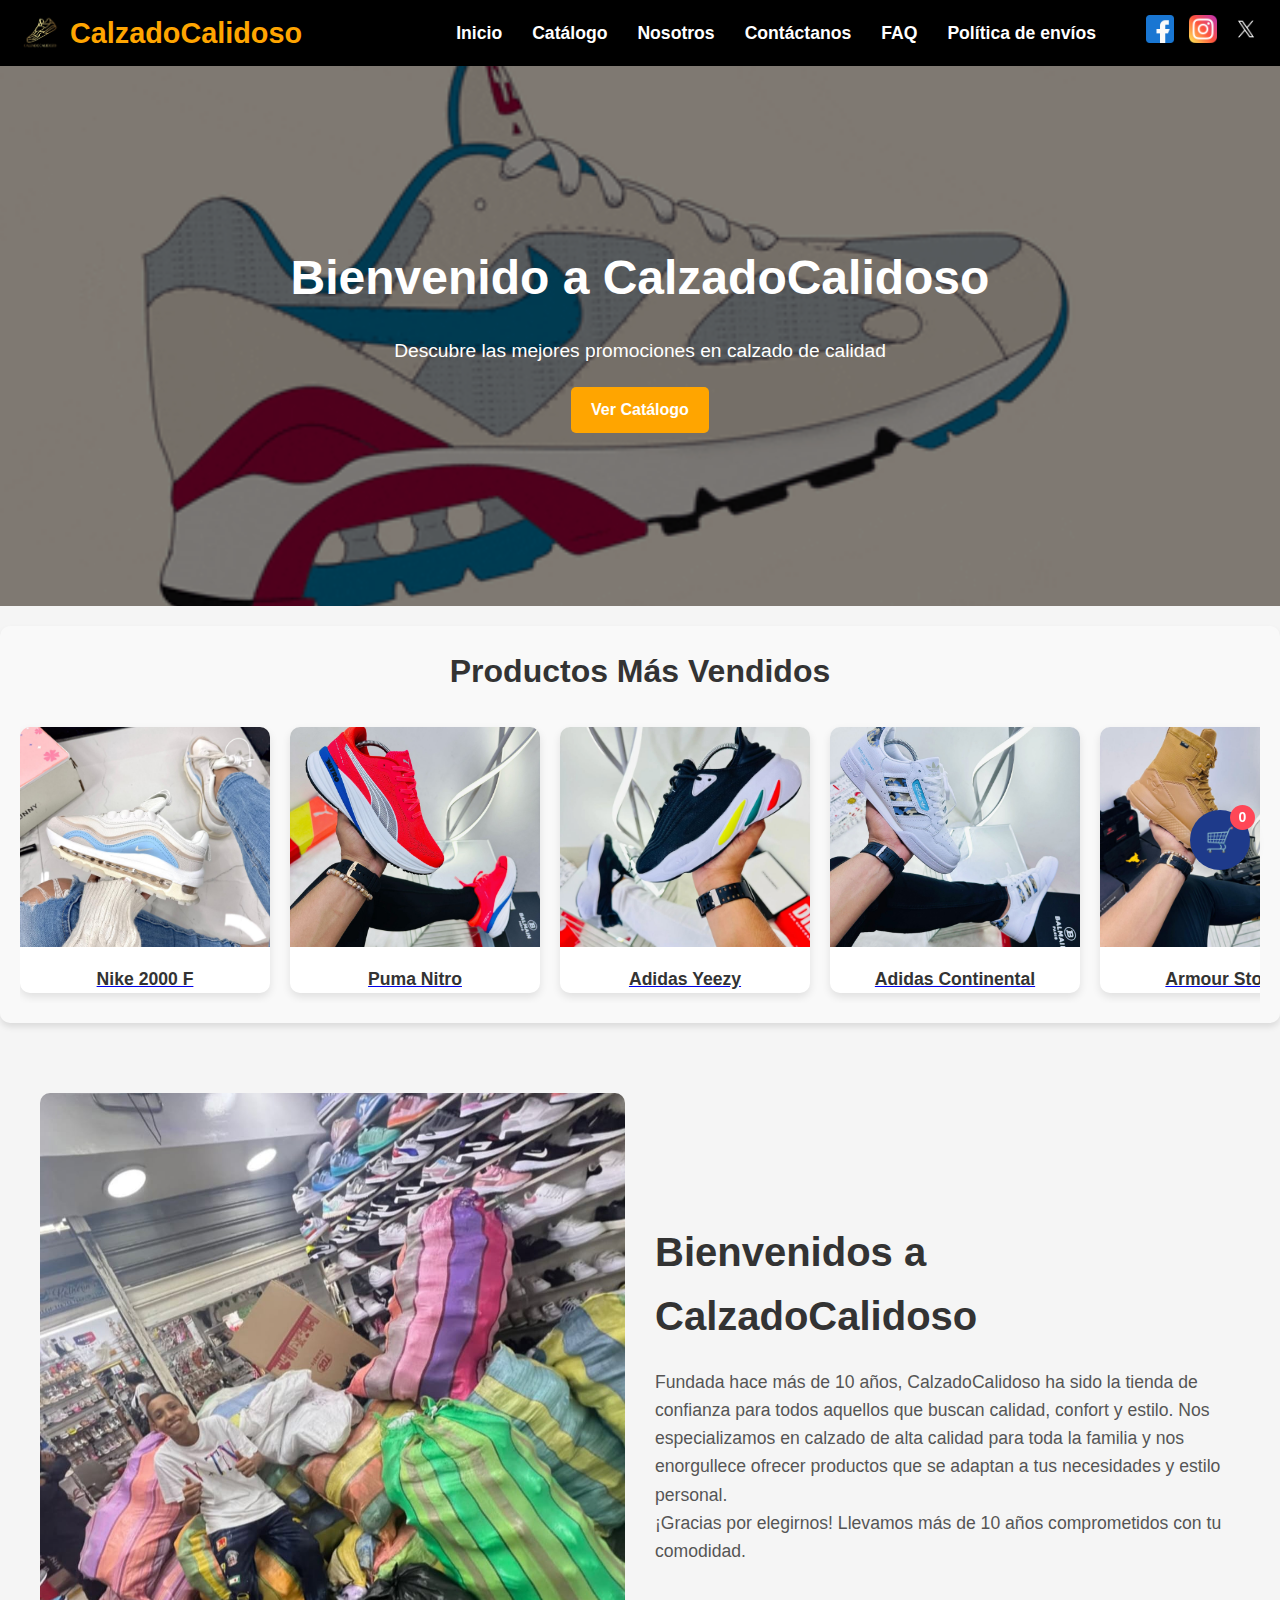
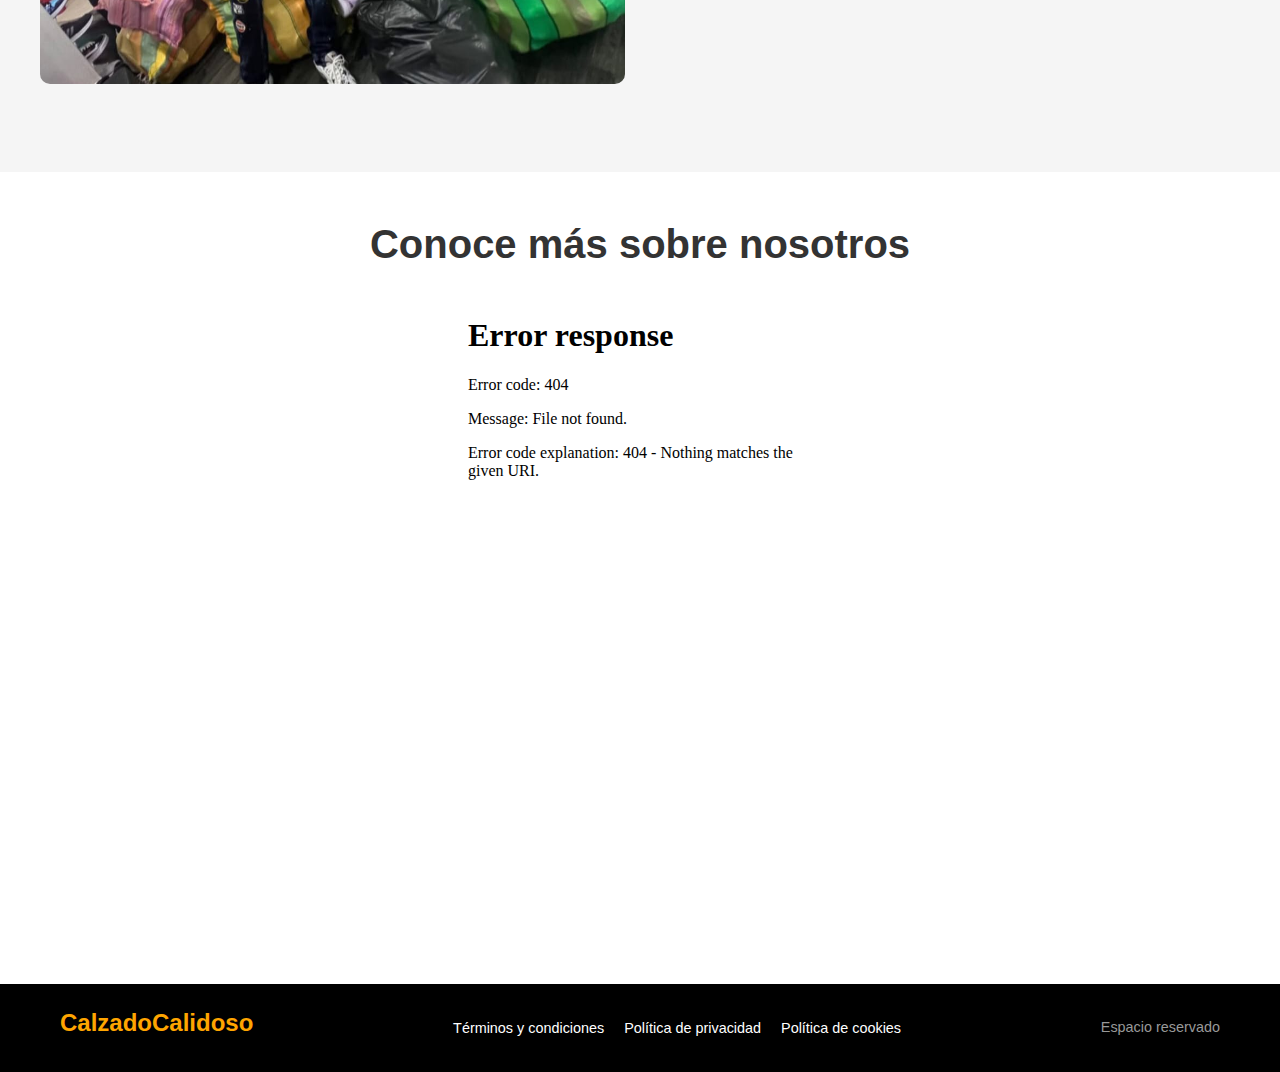
==== commit 67cf64ef: "Update index.html" ====
--- a/index.html
+++ b/index.html
@@ -21,8 +21,8 @@
     <ul class="navbar-menu" id="navbar-menu">
         <li><a href="index.html">Inicio</a></li>
         <li><a href="catalogo.html">Catálogo</a></li>
-        <li><a href="#">Nosotros</a></li>
-        <li><a href="contacto.html">Contactos</a></li>
+        <li><a href="nosotros.html">Nosotros</a></li>
+        <li><a href="contacto.html">Contáctanos</a></li>
         <li><a href="#">FAQ</a></li>
         <li><a href="#">Política de envíos</a></li>
         
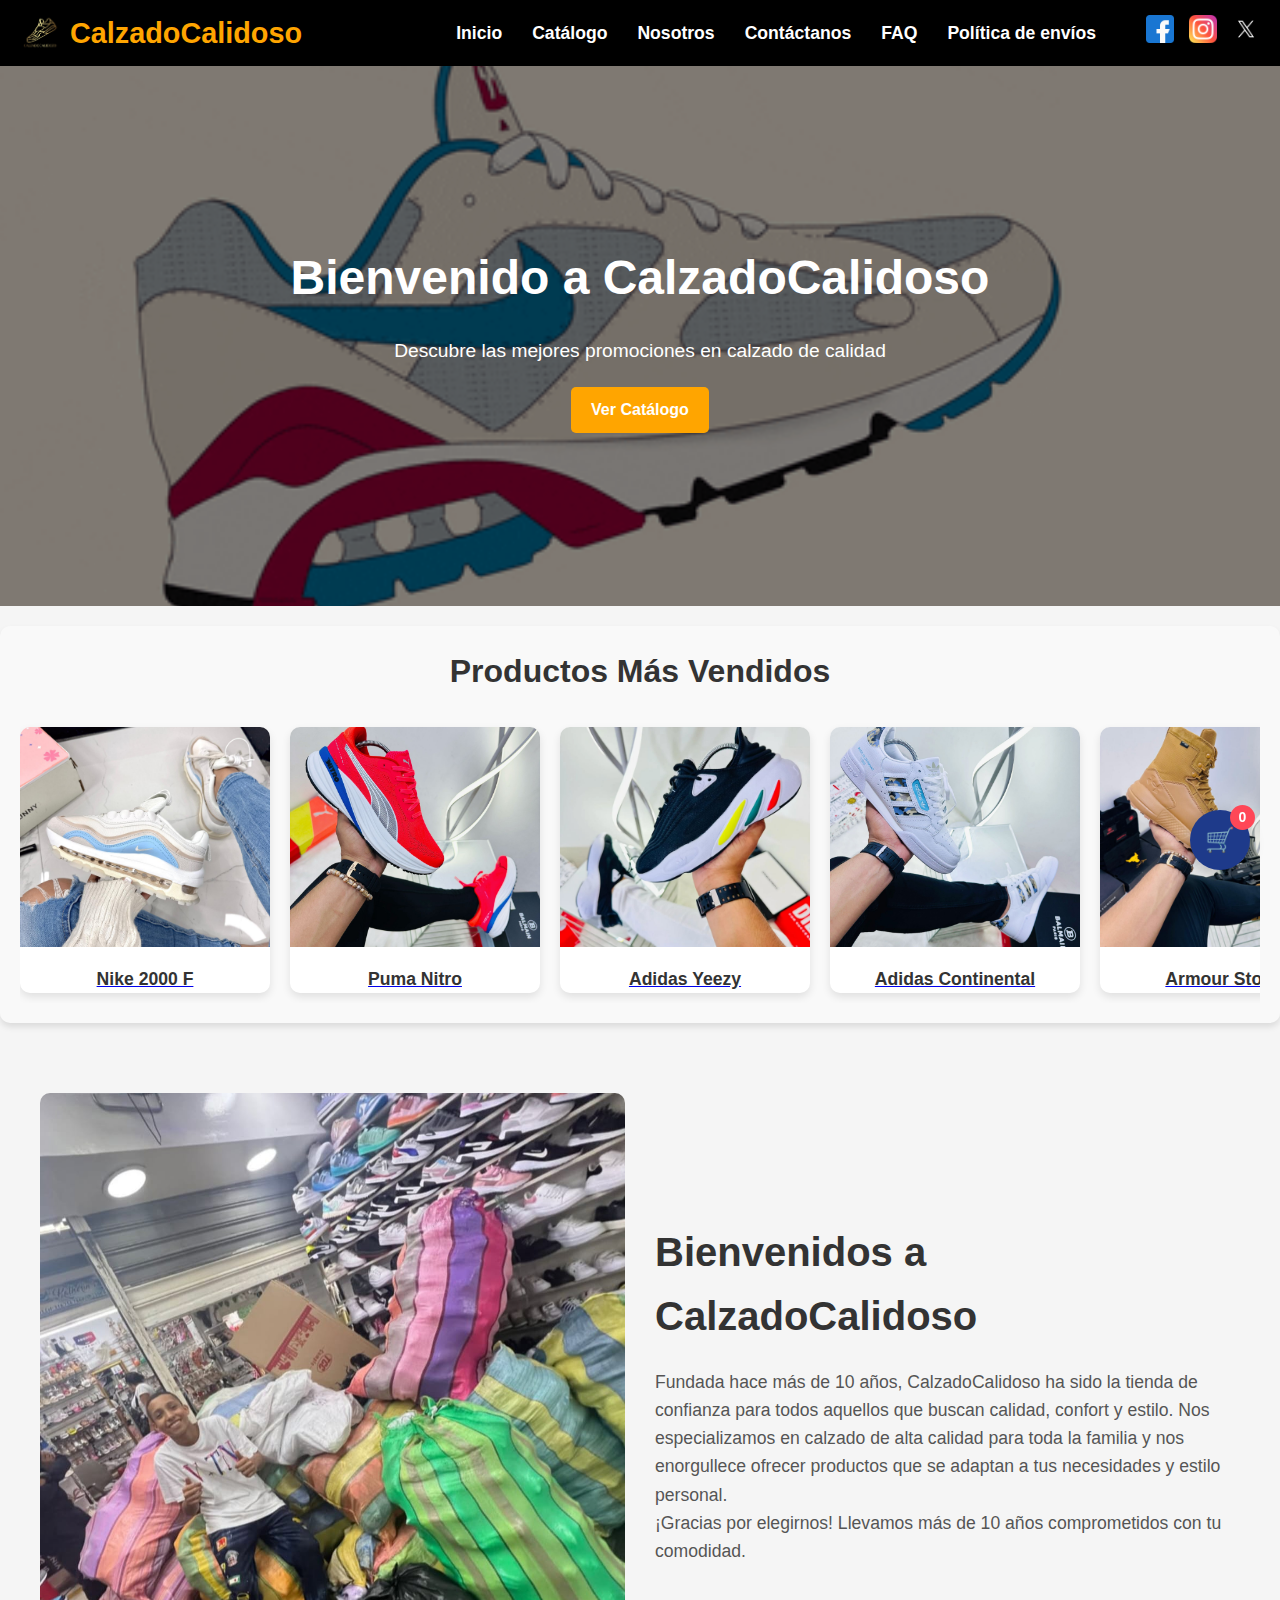
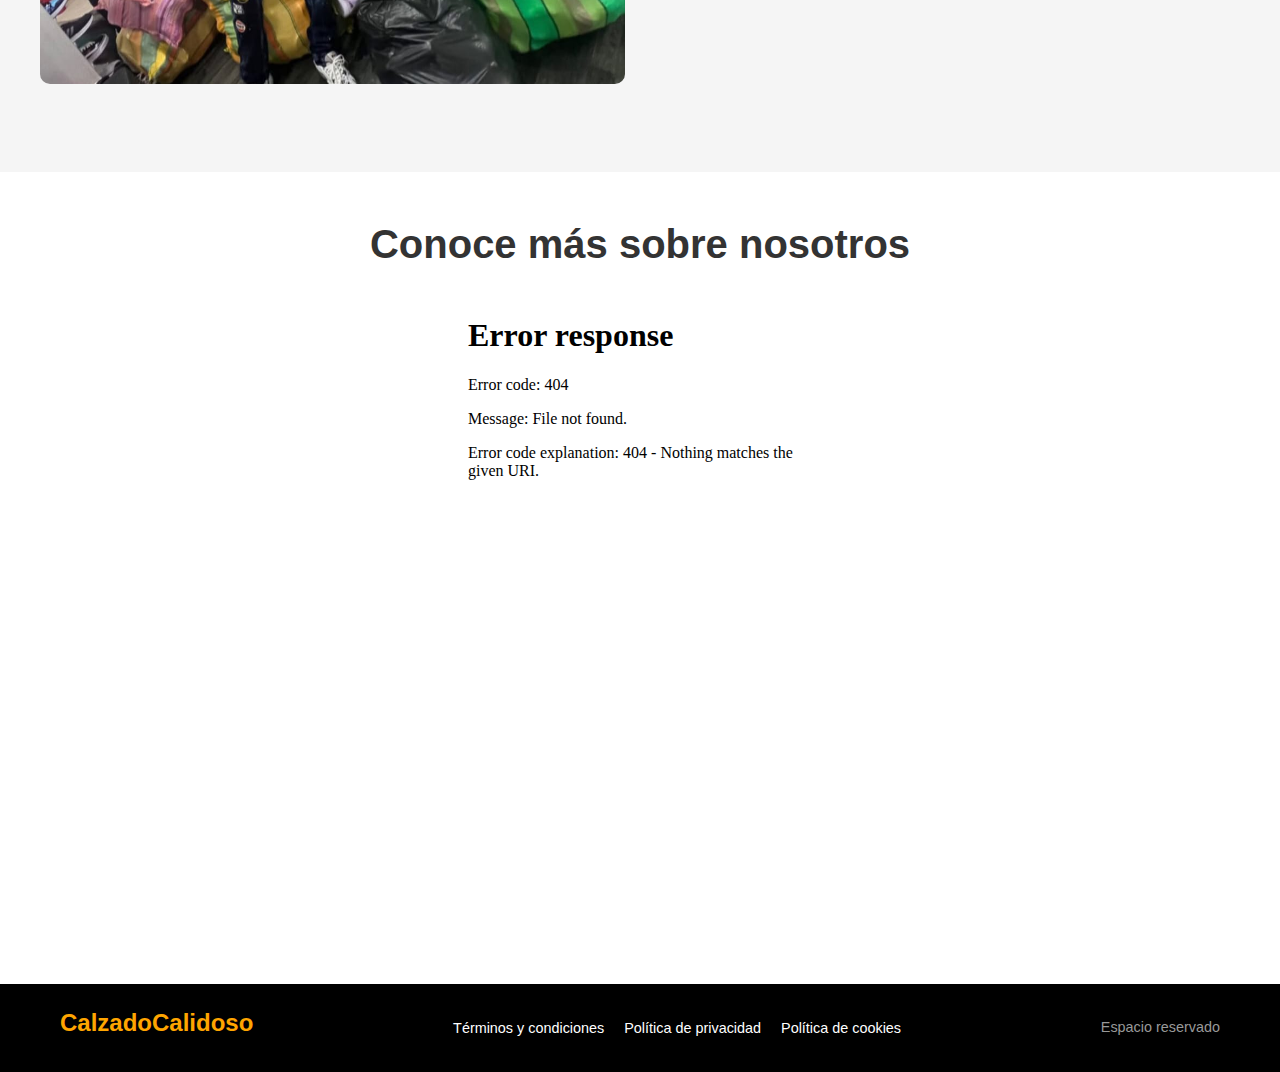
==== commit 2af7ddf3: "Update index.html" ====
--- a/index.html
+++ b/index.html
@@ -23,8 +23,8 @@
         <li><a href="catalogo.html">Catálogo</a></li>
         <li><a href="nosotros.html">Nosotros</a></li>
         <li><a href="contacto.html">Contáctanos</a></li>
-        <li><a href="#">FAQ</a></li>
-        <li><a href="#">Política de envíos</a></li>
+        <li><a href="FAQ.html">FAQ</a></li>
+        <li><a href="envios.html">Política de envíos</a></li>
         
         <!-- Íconos de redes sociales dentro del menú hamburguesa -->
         <li class="social-icons">
